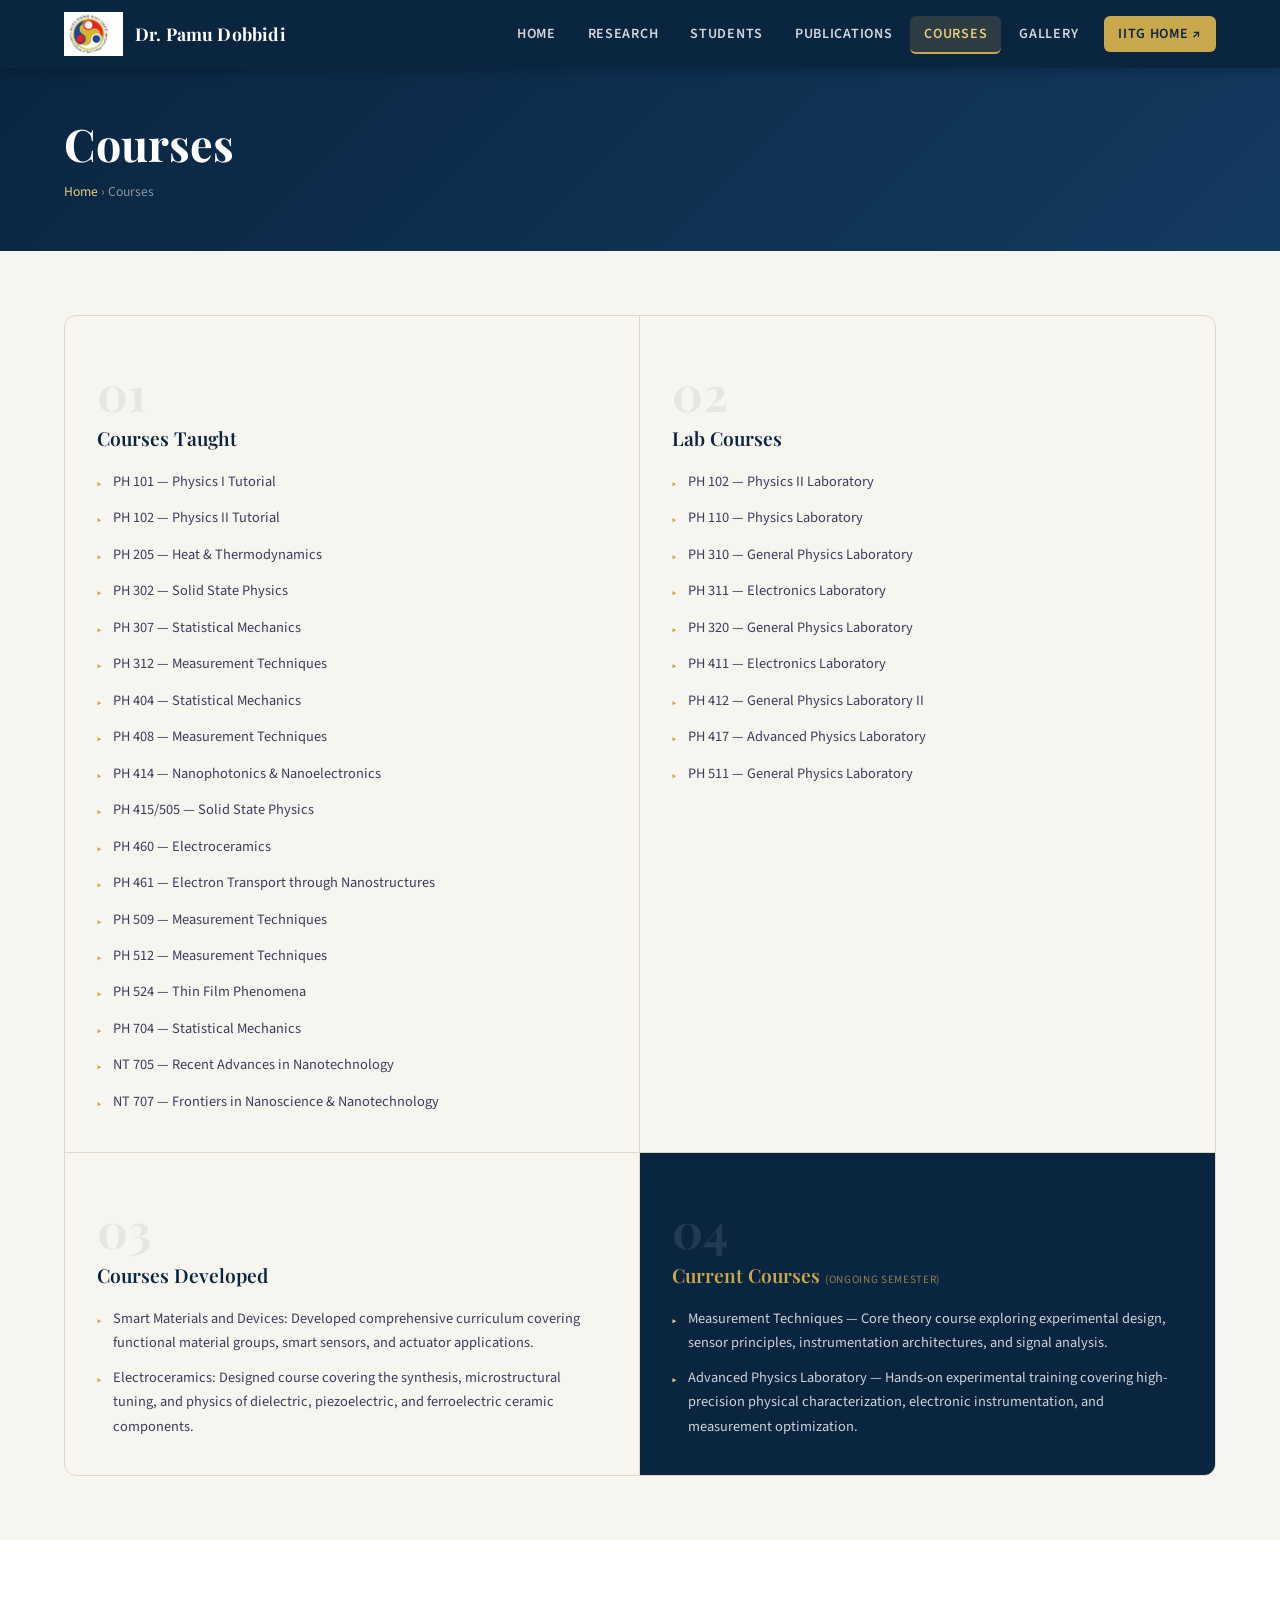
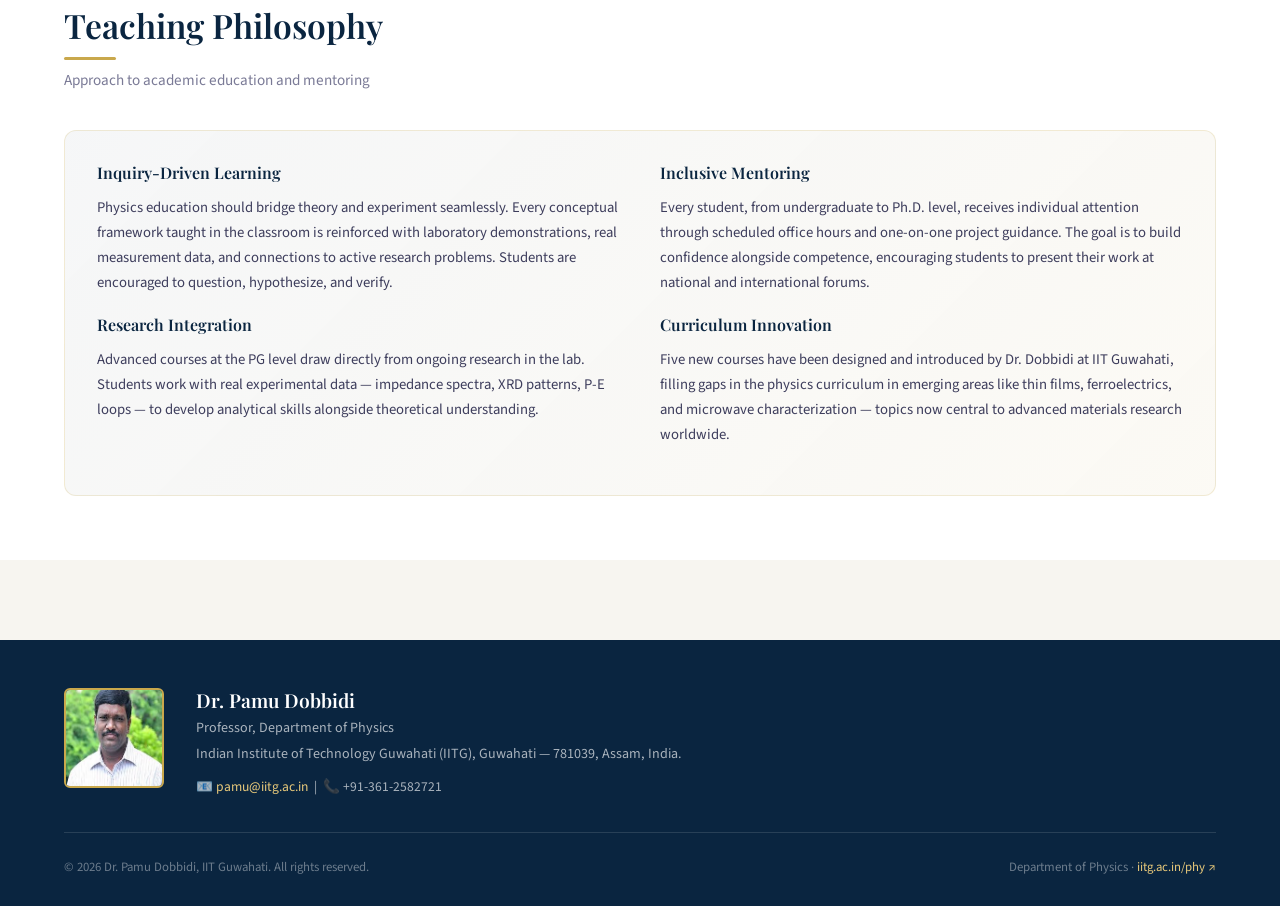
==== courses.html @ 77cfaf53 "First Commit" ====
<!DOCTYPE html>
<html lang="en">
<head>
  <meta charset="UTF-8" />
  <meta name="viewport" content="width=device-width, initial-scale=1.0" />
  <title>Courses | Dr. Pamu Dobbidi | IIT Guwahati</title>
  <link rel="stylesheet" href="styles.css" />
</head>
<body>

  <!-- ═══ DESKTOP NAVBAR ═══ -->
  <nav class="navbar">
    <div class="container">
      <a href="index.html" class="nav-brand">
        <img src="Images/IITG_Logo.jpg" alt="IIT Guwahati Logo" />
        <span>Dr. Pamu Dobbidi</span>
      </a>
      <ul class="nav-links">
        <li><a href="index.html">Home</a></li>
        <li><a href="research.html">Research</a></li>
        <li><a href="students.html">Students</a></li>
        <li><a href="publications.html">Publications</a></li>
        <li><a href="courses.html" class="active">Courses</a></li>
        <li><a href="gallery.html">Gallery</a></li>
        <li><a href="https://www.iitg.ac.in/" target="_blank" class="external-link">IITG Home ↗</a></li>
      </ul>
    </div>
  </nav>

  <!-- ═══ MOBILE HEADER ═══ -->
  <header class="mobile-header">
    <span class="brand-title">Courses</span>
    <button class="hamburger" id="hamburgerBtn" aria-label="Open menu">
      <span></span><span></span><span></span>
    </button>
  </header>
  <div class="drawer-overlay" id="drawerOverlay"></div>
  <nav class="side-drawer" id="sideDrawer">
    <div class="drawer-header">
      <img src="Images/IITG_Logo.jpg" alt="IIT Guwahati" class="drawer-logo" />
      <button class="drawer-close" id="drawerClose">✕</button>
    </div>
    <div class="drawer-nav">
      <a href="index.html">Home</a>
      <a href="research.html">Research</a>
      <a href="students.html">Students</a>
      <a href="publications.html">Publications</a>
      <a href="courses.html" class="active">Courses</a>
      <a href="gallery.html">Gallery</a>
      <a href="https://www.iitg.ac.in/" target="_blank" class="drawer-external">IITG Home ↗</a>
    </div>
  </nav>

  <!-- PAGE BANNER -->
  <div class="page-banner">
    <div class="container">
      <h1>Courses</h1>
      <div class="breadcrumb"><a href="index.html">Home</a> › Courses</div>
    </div>
  </div>

  <!-- ═══ 4-QUADRANT LAYOUT ═══ -->
  <section class="section">
    <div class="container">
      <div class="quadrant-grid">

        <!-- Q1: Courses Taught -->

        <div class="quadrant">
          <div class="quadrant-num">01</div>
          <h3>Courses Taught</h3>
          <div class="course-list">
            <div class="course-item">PH 101 — Physics I Tutorial</div>
            <div class="course-item">PH 102 — Physics II Tutorial</div>
            <div class="course-item">PH 205 — Heat &amp; Thermodynamics</div>
            <div class="course-item">PH 302 — Solid State Physics</div>
            <div class="course-item">PH 307 — Statistical Mechanics</div>
            <div class="course-item">PH 312 — Measurement Techniques</div>
            <div class="course-item">PH 404 — Statistical Mechanics</div>
            <div class="course-item">PH 408 — Measurement Techniques</div>
            <div class="course-item">PH 414 — Nanophotonics &amp; Nanoelectronics</div>
            <div class="course-item">PH 415/505 — Solid State Physics</div>
            <div class="course-item">PH 460 — Electroceramics</div>
            <div class="course-item">PH 461 — Electron Transport through Nanostructures</div>
            <div class="course-item">PH 509 — Measurement Techniques</div>
            <div class="course-item">PH 512 — Measurement Techniques</div>
            <div class="course-item">PH 524 — Thin Film Phenomena</div>
            <div class="course-item">PH 704 — Statistical Mechanics</div>
            <div class="course-item">NT 705 — Recent Advances in Nanotechnology</div>
            <div class="course-item">NT 707 — Frontiers in Nanoscience &amp; Nanotechnology</div>
          </div>
        </div>

        <!-- Q2: Lab Courses -->

        <div class="quadrant">
          <div class="quadrant-num">02</div>
          <h3>Lab Courses</h3>
          <div class="course-list">
            <div class="course-item">PH 102 — Physics II Laboratory</div>
            <div class="course-item">PH 110 — Physics Laboratory</div>
            <div class="course-item">PH 310 — General Physics Laboratory</div>
            <div class="course-item">PH 311 — Electronics Laboratory</div>
            <div class="course-item">PH 320 — General Physics Laboratory</div>
            <div class="course-item">PH 411 — Electronics Laboratory</div>
            <div class="course-item">PH 412 — General Physics Laboratory II</div>
            <div class="course-item">PH 417 — Advanced Physics Laboratory</div>
            <div class="course-item">PH 511 — General Physics Laboratory</div>
          </div>
        </div>

        <!-- Q3: Courses Developed -->

        <div class="quadrant">
          <div class="quadrant-num">03</div>
          <h3>Courses Developed</h3>
          <div class="course-list">
            <div class="course-item">Smart Materials and Devices: Developed comprehensive curriculum covering functional material groups, smart sensors, and actuator applications.</div>
            <div class="course-item">Electroceramics: Designed course covering the synthesis, microstructural tuning, and physics of dielectric, piezoelectric, and ferroelectric ceramic components.</div>
          </div>
        </div>

        <!-- Q4: Current Courses (highlighted) -->

        <div class="quadrant current-q">
          <div class="quadrant-num">04</div>
          <h3>Current Courses <span style="font-family:var(--font-body);font-size:0.7rem;font-weight:400;letter-spacing:0.06em;text-transform:uppercase;opacity:0.7;">(Ongoing Semester)</span></h3>
          <div class="course-list">
            <div class="course-item">Measurement Techniques — Core theory course exploring experimental design, sensor principles, instrumentation architectures, and signal analysis.</div>
            <div class="course-item">Advanced Physics Laboratory — Hands-on experimental training covering high-precision physical characterization, electronic instrumentation, and measurement optimization.</div>
          </div>
        </div>

      </div>
    </div>
  </section>

  <!-- ═══ TEACHING PHILOSOPHY ═══ -->
  <section class="section" style="background: var(--bg-white);">
    <div class="container">
      <h2 class="section-title">Teaching Philosophy</h2>
      <p class="section-sub">Approach to academic education and mentoring</p>
      <div class="highlight-box">
        <div class="two-col">
          <div>
            <h4 style="color:var(--iitg-blue); margin-bottom:12px;">Inquiry-Driven Learning</h4>
            <p style="font-size:0.92rem;">Physics education should bridge theory and experiment seamlessly. Every conceptual framework taught in the classroom is reinforced with laboratory demonstrations, real measurement data, and connections to active research problems. Students are encouraged to question, hypothesize, and verify.</p>
            <h4 style="color:var(--iitg-blue); margin-bottom:12px; margin-top:20px;">Research Integration</h4>
            <p style="font-size:0.92rem;">Advanced courses at the PG level draw directly from ongoing research in the lab. Students work with real experimental data — impedance spectra, XRD patterns, P-E loops — to develop analytical skills alongside theoretical understanding.</p>
          </div>
          <div>
            <h4 style="color:var(--iitg-blue); margin-bottom:12px;">Inclusive Mentoring</h4>
            <p style="font-size:0.92rem;">Every student, from undergraduate to Ph.D. level, receives individual attention through scheduled office hours and one-on-one project guidance. The goal is to build confidence alongside competence, encouraging students to present their work at national and international forums.</p>
            <h4 style="color:var(--iitg-blue); margin-bottom:12px; margin-top:20px;">Curriculum Innovation</h4>
            <p style="font-size:0.92rem;">Five new courses have been designed and introduced by Dr. Dobbidi at IIT Guwahati, filling gaps in the physics curriculum in emerging areas like thin films, ferroelectrics, and microwave characterization — topics now central to advanced materials research worldwide.</p>
          </div>
        </div>
      </div>
    </div>
  </section>

  <!-- ═══ FOOTER ═══ -->
  <footer class="site-footer">
    <div class="container">
      <div class="footer-inner">
        <img src="Images/Pamu.jpg" alt="Dr. Pamu Dobbidi" class="footer-photo" />
        <div class="footer-info">
          <h3>Dr. Pamu Dobbidi</h3>
          <p>Professor, Department of Physics<br />
          Indian Institute of Technology Guwahati (IITG), Guwahati — 781039, Assam, India.</p>
          <p class="contact-line">
            📧 <a href="mailto:pamu@iitg.ac.in">pamu@iitg.ac.in</a> &nbsp;|&nbsp; 📞 +91-361-2582721
          </p>
        </div>
      </div>
      <div class="footer-bottom">
        <span>© 2026 Dr. Pamu Dobbidi, IIT Guwahati. All rights reserved.</span>
        <span>Department of Physics · <a href="https://www.iitg.ac.in/phy/" target="_blank" style="color:var(--accent-gold-lt);">iitg.ac.in/phy ↗</a></span>
      </div>
    </div>
  </footer>
  <script>
    const hamburger = document.getElementById('hamburgerBtn');
    const drawer    = document.getElementById('sideDrawer');
    const overlay   = document.getElementById('drawerOverlay');
    const closeBtn  = document.getElementById('drawerClose');
    hamburger.addEventListener('click', () => { drawer.classList.add('is-open'); overlay.classList.add('is-open'); document.body.style.overflow='hidden'; });
    function close(){ drawer.classList.remove('is-open'); overlay.classList.remove('is-open'); document.body.style.overflow=''; }
    closeBtn.addEventListener('click', close);
    overlay.addEventListener('click', close);
  </script>
</body>
</html>
---- styles.css ----
/* ============================================================
   DR. PAMU DOBBIDI — IIT GUWAHATI | MASTER STYLESHEET
   Aesthetic: Refined Academic — Deep Navy, Warm Gold, Clean Ivory
   ============================================================ */

@import url('https://fonts.googleapis.com/css2?family=Playfair+Display:wght@400;600;700&family=Source+Sans+3:wght@300;400;600&family=JetBrains+Mono:wght@400&display=swap');

/* ── CSS CUSTOM PROPERTIES ── */
:root {
  --iitg-blue:      #0A2540;
  --iitg-blue-mid:  #133A60;
  --iitg-blue-lt:   #1A5276;
  --accent-gold:    #C9A84C;
  --accent-gold-lt: #E8C97A;
  --bg-light:       #F7F5F0;
  --bg-white:       #FFFFFF;
  --bg-card:        #FDFCF9;
  --text-dark:      #1A1A2E;
  --text-mid:       #3D3D5C;
  --text-muted:     #7A7A96;
  --border:         #DDD8CC;
  --shadow-sm:      0 2px 8px rgba(10,37,64,0.08);
  --shadow-md:      0 6px 24px rgba(10,37,64,0.13);
  --shadow-lg:      0 16px 48px rgba(10,37,64,0.18);
  --radius:         6px;
  --radius-lg:      12px;
  --nav-h:          68px;
  --font-display:   'Playfair Display', Georgia, serif;
  --font-body:      'Source Sans 3', sans-serif;
  --font-mono:      'JetBrains Mono', monospace;
  --transition:     0.28s cubic-bezier(0.4, 0, 0.2, 1);
}

/* ── RESET & BASE ── */
*, *::before, *::after { box-sizing: border-box; margin: 0; padding: 0; }
html { scroll-behavior: smooth; font-size: 16px; }
body {
  font-family: var(--font-body);
  background: var(--bg-light);
  color: var(--text-dark);
  line-height: 1.7;
  -webkit-font-smoothing: antialiased;
}
img { max-width: 100%; display: block; }
a { color: var(--iitg-blue-lt); text-decoration: none; transition: color var(--transition); }
a:hover { color: var(--accent-gold); }
ul { list-style: none; }

/* ── TYPOGRAPHY ── */
h1, h2, h3, h4 { font-family: var(--font-display); line-height: 1.25; color: var(--iitg-blue); }
h1 { font-size: clamp(1.8rem, 4vw, 2.8rem); font-weight: 700; }
h2 { font-size: clamp(1.4rem, 3vw, 2rem); font-weight: 600; }
h3 { font-size: 1.2rem; font-weight: 600; }
h4 { font-size: 1rem; font-weight: 600; }
p  { margin-bottom: 1rem; color: var(--text-mid); }

/* ── LAYOUT UTILITY ── */
.container { max-width: 1200px; margin: 0 auto; padding: 0 24px; }
.section { padding: 64px 0; }
.section-title {
  font-family: var(--font-display);
  font-size: clamp(1.5rem, 3vw, 2.1rem);
  color: var(--iitg-blue);
  margin-bottom: 8px;
  position: relative;
  padding-bottom: 14px;
}
.section-title::after {
  content: '';
  position: absolute;
  left: 0; bottom: 0;
  width: 52px; height: 3px;
  background: var(--accent-gold);
  border-radius: 2px;
}
.section-sub { color: var(--text-muted); font-size: 0.95rem; margin-bottom: 36px; }
.grid-2 { display: grid; grid-template-columns: repeat(2, 1fr); gap: 24px; }
.grid-3 { display: grid; grid-template-columns: repeat(3, 1fr); gap: 24px; }
.grid-4 { display: grid; grid-template-columns: repeat(4, 1fr); gap: 20px; }
.card {
  background: var(--bg-card);
  border: 1px solid var(--border);
  border-radius: var(--radius-lg);
  padding: 28px;
  box-shadow: var(--shadow-sm);
  transition: box-shadow var(--transition), transform var(--transition);
}
.card:hover { box-shadow: var(--shadow-md); transform: translateY(-2px); }
.tag {
  display: inline-block;
  background: rgba(10,37,64,0.08);
  color: var(--iitg-blue-mid);
  font-size: 0.75rem;
  font-weight: 600;
  letter-spacing: 0.06em;
  padding: 3px 10px;
  border-radius: 20px;
  text-transform: uppercase;
}
.btn {
  display: inline-block;
  padding: 10px 24px;
  background: var(--iitg-blue);
  color: #fff;
  border-radius: var(--radius);
  font-weight: 600;
  font-size: 0.9rem;
  letter-spacing: 0.03em;
  transition: background var(--transition), transform var(--transition);
  border: none;
  cursor: pointer;
}
.btn:hover { background: var(--accent-gold); color: var(--iitg-blue); transform: translateY(-1px); }
.btn-outline {
  background: transparent;
  border: 2px solid var(--iitg-blue);
  color: var(--iitg-blue);
}
.btn-outline:hover { background: var(--iitg-blue); color: #fff; }

/* ── DESKTOP NAVBAR ── */
.navbar {
  position: sticky;
  top: 0;
  z-index: 900;
  background: var(--iitg-blue);
  height: var(--nav-h);
  display: flex;
  align-items: center;
  box-shadow: 0 2px 12px rgba(0,0,0,0.25);
}
.navbar .container {
  display: flex;
  align-items: center;
  justify-content: space-between;
  width: 100%;
}
.nav-brand {
  display: flex;
  align-items: center;
  gap: 12px;
  color: #fff;
  font-family: var(--font-display);
  font-size: 1.1rem;
  font-weight: 700;
  letter-spacing: 0.01em;
}
.nav-brand img { height: 44px; width: auto; }
.nav-links {
  display: flex;
  align-items: center;
  gap: 4px;
}
.nav-links a {
  color: rgba(255,255,255,0.82);
  font-size: 0.88rem;
  font-weight: 600;
  letter-spacing: 0.05em;
  text-transform: uppercase;
  padding: 8px 14px;
  border-radius: var(--radius);
  transition: background var(--transition), color var(--transition);
}
.nav-links a:hover,
.nav-links a.active {
  background: rgba(201,168,76,0.18);
  color: var(--accent-gold-lt);
}
.nav-links a.active { border-bottom: 2px solid var(--accent-gold); }
.nav-links .external-link {
  background: var(--accent-gold);
  color: var(--iitg-blue);
  margin-left: 8px;
  border-radius: var(--radius);
}
.nav-links .external-link:hover { background: var(--accent-gold-lt); color: var(--iitg-blue); }

/* Hamburger — hidden on desktop */
.hamburger { display: none; }

/* ── MOBILE SIDE DRAWER ── */
.mobile-header {
  display: none;
  position: sticky;
  top: 0;
  z-index: 900;
  background: var(--iitg-blue);
  height: 56px;
  align-items: center;
  padding: 0 20px;
  justify-content: space-between;
}
.mobile-header .brand-title {
  font-family: var(--font-display);
  color: #fff;
  font-size: 1rem;
  font-weight: 700;
}
.hamburger {
  background: none;
  border: none;
  cursor: pointer;
  display: flex;
  flex-direction: column;
  gap: 5px;
  padding: 4px;
}
.hamburger span {
  display: block;
  width: 26px;
  height: 2.5px;
  background: #fff;
  border-radius: 2px;
  transition: transform var(--transition), opacity var(--transition);
}

.side-drawer {
  position: fixed;
  top: 0; left: 0;
  height: 100vh;
  width: 280px;
  background: var(--iitg-blue);
  z-index: 1000;
  transform: translateX(-100%);
  transition: transform 0.35s cubic-bezier(0.4, 0, 0.2, 1);
  display: flex;
  flex-direction: column;
  overflow-y: auto;
}
.side-drawer.is-open { transform: translateX(0); }
.drawer-overlay {
  position: fixed;
  inset: 0;
  background: rgba(0,0,0,0.5);
  z-index: 999;
  opacity: 0;
  pointer-events: none;
  transition: opacity var(--transition);
}
.drawer-overlay.is-open { opacity: 1; pointer-events: all; }
.drawer-header {
  display: flex;
  align-items: center;
  justify-content: space-between;
  padding: 20px 20px 16px;
  border-bottom: 1px solid rgba(255,255,255,0.12);
}
.drawer-logo { width: 120px; height: auto; }
.drawer-close {
  background: none;
  border: none;
  color: rgba(255,255,255,0.7);
  font-size: 1.6rem;
  cursor: pointer;
  line-height: 1;
  padding: 4px 8px;
  transition: color var(--transition);
}
.drawer-close:hover { color: var(--accent-gold); }
.drawer-nav {
  display: flex;
  flex-direction: column;
  padding: 16px 12px;
  gap: 4px;
}
.drawer-nav a {
  display: block;
  color: rgba(255,255,255,0.85);
  font-size: 0.95rem;
  font-weight: 600;
  letter-spacing: 0.04em;
  padding: 13px 20px;
  border-radius: var(--radius);
  text-transform: uppercase;
  transition: background var(--transition), color var(--transition);
}
.drawer-nav a:hover,
.drawer-nav a.active {
  background: rgba(201,168,76,0.18);
  color: var(--accent-gold-lt);
}
.drawer-nav .drawer-external {
  margin-top: 8px;
  background: var(--accent-gold);
  color: var(--iitg-blue);
  text-align: center;
}
.drawer-nav .drawer-external:hover { background: var(--accent-gold-lt); }

/* ── TICKER / ANNOUNCEMENT ── */
.ticker-wrap {
  background: var(--accent-gold);
  overflow: hidden;
  padding: 10px 0;
}
.ticker-inner {
  display: flex;
  white-space: nowrap;
  animation: ticker-scroll 30s linear infinite;
}
.ticker-inner:hover { animation-play-state: paused; }
.ticker-item {
  display: inline-block;
  padding: 0 48px;
  font-size: 0.88rem;
  font-weight: 700;
  color: var(--iitg-blue);
  letter-spacing: 0.03em;
}
.ticker-item::before { content: '● '; color: var(--iitg-blue-lt); margin-right: 8px; }
@keyframes ticker-scroll {
  0%   { transform: translateX(0); }
  100% { transform: translateX(-50%); }
}

/* ── HOME HERO ── */
.hero {
  background: linear-gradient(135deg, var(--iitg-blue) 0%, var(--iitg-blue-mid) 60%, #0E3B5C 100%);
  padding: 80px 0 60px;
  position: relative;
  overflow: hidden;
}
.hero::before {
  content: '';
  position: absolute;
  right: -80px; top: -80px;
  width: 500px; height: 500px;
  border-radius: 50%;
  background: radial-gradient(circle, rgba(201,168,76,0.12) 0%, transparent 70%);
}
.hero-content { position: relative; z-index: 2; display: flex; align-items: center; gap: 48px; }
.hero-photo {
  flex-shrink: 0;
  width: 200px; height: 200px;
  border-radius: 50%;
  object-fit: cover;
  border: 4px solid var(--accent-gold);
  box-shadow: 0 0 0 8px rgba(201,168,76,0.15);
}
.hero-text { flex: 1; }
.hero-text .designation {
  font-size: 0.85rem;
  font-weight: 600;
  letter-spacing: 0.12em;
  text-transform: uppercase;
  color: var(--accent-gold);
  margin-bottom: 10px;
}
.hero-text h1 { color: #fff; margin-bottom: 8px; }
.hero-text .dept {
  color: rgba(255,255,255,0.75);
  font-size: 1.05rem;
  margin-bottom: 20px;
}
.hero-text .contact-row {
  display: flex;
  flex-wrap: wrap;
  gap: 16px;
  font-size: 0.88rem;
  color: rgba(255,255,255,0.65);
}
.hero-text .contact-row span { display: flex; align-items: center; gap: 6px; }
.hero-tags { display: flex; flex-wrap: wrap; gap: 8px; margin-top: 20px; }
.hero-tags .tag {
  background: rgba(201,168,76,0.2);
  color: var(--accent-gold-lt);
  border: 1px solid rgba(201,168,76,0.3);
}

/* ── SPECIALIZATION CAROUSEL ── */
.carousel-wrap { position: relative; overflow: hidden; border-radius: var(--radius-lg); }
.carousel-track { display: flex; transition: transform 0.5s cubic-bezier(0.4, 0, 0.2, 1); }
.carousel-slide {
  min-width: 100%;
  background: linear-gradient(135deg, var(--iitg-blue) 0%, var(--iitg-blue-lt) 100%);
  padding: 56px 48px;
  display: flex;
  align-items: center;
  gap: 32px;
  border-radius: var(--radius-lg);
  min-height: 220px;
}
.slide-num {
  font-family: var(--font-display);
  font-size: 5rem;
  font-weight: 700;
  color: rgba(201,168,76,0.25);
  line-height: 1;
  flex-shrink: 0;
}
.slide-content h3 { color: #fff; font-size: 1.5rem; margin-bottom: 8px; }
.slide-content p  { color: rgba(255,255,255,0.7); margin: 0; }
.carousel-controls {
  display: flex;
  justify-content: center;
  gap: 12px;
  margin-top: 16px;
}
.carousel-btn {
  width: 40px; height: 40px;
  border-radius: 50%;
  border: 2px solid var(--iitg-blue);
  background: #fff;
  color: var(--iitg-blue);
  font-size: 1.1rem;
  cursor: pointer;
  transition: background var(--transition), color var(--transition);
  display: flex; align-items: center; justify-content: center;
}
.carousel-btn:hover { background: var(--iitg-blue); color: #fff; }
.carousel-dots { display: flex; align-items: center; gap: 8px; }
.carousel-dot {
  width: 8px; height: 8px;
  border-radius: 50%;
  background: var(--border);
  border: none; cursor: pointer;
  transition: background var(--transition), transform var(--transition);
}
.carousel-dot.active { background: var(--accent-gold); transform: scale(1.3); }

/* ── TIMELINE ── */
.timeline { position: relative; padding-left: 28px; }
.timeline::before {
  content: '';
  position: absolute;
  left: 8px; top: 8px; bottom: 8px;
  width: 2px;
  background: linear-gradient(to bottom, var(--accent-gold), var(--border));
}
.timeline-item { position: relative; margin-bottom: 28px; }
.timeline-item::before {
  content: '';
  position: absolute;
  left: -24px; top: 6px;
  width: 12px; height: 12px;
  border-radius: 50%;
  background: var(--accent-gold);
  border: 2px solid var(--bg-white);
  box-shadow: 0 0 0 3px rgba(201,168,76,0.25);
}
.timeline-year {
  font-family: var(--font-mono);
  font-size: 0.78rem;
  color: var(--accent-gold);
  font-weight: 400;
  letter-spacing: 0.05em;
  margin-bottom: 3px;
}
.timeline-title { font-weight: 700; color: var(--iitg-blue); font-size: 0.97rem; }
.timeline-sub { color: var(--text-muted); font-size: 0.88rem; }

/* ── EXPERIENCE TABLE ── */
.exp-table { width: 100%; border-collapse: collapse; }
.exp-table th {
  background: var(--iitg-blue);
  color: #fff;
  padding: 12px 18px;
  text-align: left;
  font-size: 0.82rem;
  letter-spacing: 0.06em;
  text-transform: uppercase;
}
.exp-table td {
  padding: 14px 18px;
  border-bottom: 1px solid var(--border);
  font-size: 0.92rem;
  color: var(--text-mid);
}
.exp-table tr:last-child td { border-bottom: none; }
.exp-table tr:hover td { background: rgba(10,37,64,0.03); }
.exp-table th:first-child { border-radius: var(--radius) 0 0 0; }
.exp-table th:last-child  { border-radius: 0 var(--radius) 0 0; }

/* ── AWARD CARDS ── */
.award-card {
  border-left: 4px solid var(--accent-gold);
  background: var(--bg-card);
  padding: 20px 24px;
  border-radius: 0 var(--radius) var(--radius) 0;
  box-shadow: var(--shadow-sm);
}
.award-card h4 { color: var(--iitg-blue); margin-bottom: 4px; }
.award-card .year { font-family: var(--font-mono); font-size: 0.78rem; color: var(--accent-gold); }

/* Clean styles for card text */
.award-desc {
  font-size: 0.88rem;
  color: var(--text-muted);
  margin-top: 8px;
  line-height: 1.5;
}

/* Optional premium highlight treatment for the industrial tech transfer card */
.award-card.highlight-card {
  border-left: 4px solid var(--accent-gold, #D4AF37);
  background: linear-gradient(to bottom right, var(--bg-white), #fffdf6);
}

/* ── FOOTER ── */
.site-footer {
  background: var(--iitg-blue);
  color: rgba(255,255,255,0.85);
  padding: 48px 0 28px;
  margin-top: 80px;
}
.footer-inner {
  display: flex;
  align-items: flex-start;
  gap: 32px;
  padding-bottom: 32px;
  border-bottom: 1px solid rgba(255,255,255,0.12);
  margin-bottom: 24px;
}
.footer-photo {
  width: 100px; height: 100px;
  border-radius: var(--radius);
  object-fit: cover;
  border: 2px solid var(--accent-gold);
  flex-shrink: 0;
}
.footer-info h3 {
  color: #fff;
  font-size: 1.2rem;
  margin-bottom: 4px;
}
.footer-info p {
  color: rgba(255,255,255,0.65);
  font-size: 0.88rem;
  margin: 0;
  line-height: 1.8;
}
.footer-info .contact-line {
  margin-top: 8px;
  font-size: 0.85rem;
}
.footer-info .contact-line a { color: var(--accent-gold-lt); }
.footer-bottom {
  display: flex;
  justify-content: space-between;
  align-items: center;
  font-size: 0.8rem;
  color: rgba(255,255,255,0.4);
}

/* ── RESEARCH PAGE ── */
.technique-grid { display: grid; grid-template-columns: repeat(auto-fill, minmax(240px, 1fr)); gap: 20px; }
.technique-card {
  background: var(--bg-card);
  border: 1px solid var(--border);
  border-radius: var(--radius);
  padding: 22px;
  position: relative;
  overflow: hidden;
}
.technique-card::before {
  content: '';
  position: absolute;
  top: 0; left: 0;
  width: 4px; height: 100%;
  background: var(--accent-gold);
}
.technique-card h4 { padding-left: 12px; margin-bottom: 8px; color: var(--iitg-blue); }
.technique-card p  { padding-left: 12px; font-size: 0.87rem; margin: 0; color: var(--text-muted); }
.projects-table { width: 100%; border-collapse: collapse; font-size: 0.88rem; }
.projects-table th {
  background: var(--iitg-blue-mid);
  color: #fff;
  padding: 12px 16px;
  text-align: left;
  font-size: 0.8rem;
  letter-spacing: 0.05em;
  text-transform: uppercase;
}
.projects-table td { padding: 13px 16px; border-bottom: 1px solid var(--border); color: var(--text-mid); }
.projects-table tr:hover td { background: rgba(10,37,64,0.03); }
.status-badge {
  display: inline-block;
  padding: 2px 10px;
  border-radius: 12px;
  font-size: 0.75rem;
  font-weight: 700;
}
.status-badge.ongoing { background: #e6f4ea; color: #1e7e34; }
.status-badge.completed { background: #e8eaf6; color: #3949ab; }
.status-badge.proposed { background: #fff3e0; color: #e65100; }

/* ── STUDENTS PAGE ── */
.student-card {
  background: var(--bg-card);
  border: 1px solid var(--border);
  border-radius: var(--radius-lg);
  overflow: hidden;
  box-shadow: var(--shadow-sm);
  transition: box-shadow var(--transition), transform var(--transition);
}
.student-card:hover { box-shadow: var(--shadow-md); transform: translateY(-3px); }
.student-card-header {
  background: linear-gradient(135deg, var(--iitg-blue) 0%, var(--iitg-blue-lt) 100%);
  padding: 24px;
  display: flex;
  align-items: center;
  gap: 16px;
}
.student-avatar {
  width: 72px; height: 72px;
  border-radius: 50%;
  background: rgba(201,168,76,0.2);
  border: 2px solid var(--accent-gold);
  display: flex; align-items: center; justify-content: center;
  font-size: 1.8rem;
  color: var(--accent-gold);
  font-family: var(--font-display);
  font-weight: 700;
  flex-shrink: 0;
  overflow: hidden;
}
.student-avatar img { width: 100%; height: 100%; object-fit: cover; }
.student-name { color: #fff; font-size: 1rem; font-weight: 700; margin-bottom: 2px; }
.student-roll { color: rgba(255,255,255,0.6); font-size: 0.78rem; font-family: var(--font-mono); }
.student-card-body { padding: 20px 24px; }
.student-card-body .label { font-size: 0.72rem; text-transform: uppercase; letter-spacing: 0.08em; color: var(--text-muted); font-weight: 700; margin-bottom: 3px; }
.student-card-body .value { font-size: 0.88rem; color: var(--text-mid); margin-bottom: 12px; }
.student-card-body a { font-size: 0.85rem; color: var(--iitg-blue-lt); font-weight: 600; }

.table-scroll { overflow-x: auto; -webkit-overflow-scrolling: touch; }
.data-table { width: 100%; border-collapse: collapse; min-width: 600px; font-size: 0.87rem; }
.data-table th {
  background: var(--iitg-blue);
  color: #fff;
  padding: 12px 16px;
  text-align: left;
  font-size: 0.78rem;
  text-transform: uppercase;
  letter-spacing: 0.06em;
}
.data-table td { padding: 12px 16px; border-bottom: 1px solid var(--border); color: var(--text-mid); }
.data-table tr:nth-child(even) td { background: rgba(10,37,64,0.025); }

/* ── PUBLICATIONS PAGE ── */
.metrics-banner {
  background: linear-gradient(135deg, var(--iitg-blue) 0%, var(--iitg-blue-mid) 100%);
  border-radius: var(--radius-lg);
  padding: 36px 40px;
  display: flex;
  align-items: center;
  gap: 48px;
  margin-bottom: 48px;
}
.metric-item { text-align: center; }
.metric-num {
  font-family: var(--font-display);
  font-size: 3rem;
  font-weight: 700;
  color: var(--accent-gold);
  line-height: 1;
}
.metric-label { color: rgba(255,255,255,0.65); font-size: 0.82rem; text-transform: uppercase; letter-spacing: 0.08em; margin-top: 6px; }
.metric-divider { width: 1px; height: 60px; background: rgba(255,255,255,0.15); }
.book-card {
  border: 1px solid var(--border);
  border-radius: var(--radius-lg);
  overflow: hidden;
  background: var(--bg-card);
  display: flex;
  flex-direction: column;
  box-shadow: var(--shadow-sm);
  transition: box-shadow var(--transition), transform var(--transition);
  text-decoration: none;
}
.book-card:hover { box-shadow: var(--shadow-md); transform: translateY(-4px); }
.book-cover {
  width: 100%;
  height: 200px;
  object-fit: cover;
  background: linear-gradient(135deg, var(--iitg-blue) 0%, #1A4D70 100%);
  display: flex; align-items: center; justify-content: center;
  font-size: 3rem;
  color: rgba(201,168,76,0.6);
}
.book-info { padding: 20px; }
.book-info h4 { color: var(--iitg-blue); margin-bottom: 6px; font-size: 0.97rem; }
.book-info p  { font-size: 0.83rem; color: var(--text-muted); margin: 0; }
.patent-card {
  background: var(--bg-card);
  border: 1px solid var(--border);
  border-radius: var(--radius);
  padding: 24px;
  border-top: 3px solid var(--accent-gold);
}
.patent-card h4 { color: var(--iitg-blue); margin-bottom: 8px; font-size: 0.95rem; }
.patent-card .meta { font-size: 0.8rem; color: var(--text-muted); display: flex; gap: 16px; flex-wrap: wrap; margin-top: 8px; }
.patent-card .meta span::before { content: '· '; }
.pub-entry {
  padding: 18px 0;
  border-bottom: 1px solid var(--border);
  font-size: 0.88rem;
  line-height: 1.65;
  color: var(--text-mid);
}
.pub-entry:last-child { border-bottom: none; }
.pub-entry .authors { color: var(--text-muted); }
.pub-entry .journal { font-style: italic; color: var(--iitg-blue-lt); font-weight: 600; }
.pub-entry .year-badge {
  display: inline-block;
  background: var(--iitg-blue);
  color: #fff;
  font-size: 0.72rem;
  font-family: var(--font-mono);
  padding: 1px 8px;
  border-radius: 3px;
  margin-right: 8px;
}

/* ── COURSES PAGE ── */
.quadrant-grid { display: grid; grid-template-columns: 1fr 1fr; gap: 0; border: 1px solid var(--border); border-radius: var(--radius-lg); overflow: hidden; }
.quadrant {
  padding: 36px 32px;
  border-right: 1px solid var(--border);
  border-bottom: 1px solid var(--border);
}
.quadrant:nth-child(even) { border-right: none; }
.quadrant:nth-last-child(-n+2) { border-bottom: none; }
.quadrant-num {
  font-family: var(--font-display);
  font-size: 3rem;
  font-weight: 700;
  color: rgba(10,37,64,0.07);
  margin-bottom: -8px;
}
.quadrant h3 { margin-bottom: 20px; }
.course-list { display: flex; flex-direction: column; gap: 10px; }
.course-item {
  display: flex;
  align-items: flex-start;
  gap: 12px;
  font-size: 0.9rem;
  color: var(--text-mid);
}
.course-item::before {
  content: '▸';
  color: var(--accent-gold);
  flex-shrink: 0;
  margin-top: 2px;
}
.quadrant.current-q { background: var(--iitg-blue); }
.quadrant.current-q .quadrant-num { color: rgba(255,255,255,0.1); }
.quadrant.current-q h3 { color: var(--accent-gold); }
.quadrant.current-q .course-item { color: rgba(255,255,255,0.8); }
.quadrant.current-q .course-item::before { color: var(--accent-gold-lt); }

/* ── GALLERY PAGE ── */
.gallery-grid {
  display: grid;
  grid-template-columns: repeat(auto-fill, minmax(280px, 1fr));
  gap: 20px;
}
.gallery-item {
  position: relative;
  border-radius: var(--radius-lg);
  overflow: hidden;
  aspect-ratio: 4/3;
  background: var(--iitg-blue);
  box-shadow: var(--shadow-sm);
  cursor: pointer;
}
.gallery-item img {
  width: 100%;
  height: 100%;
  object-fit: cover;
  transition: transform 0.5s ease;
}
.gallery-item:hover img { transform: scale(1.06); }
.gallery-caption {
  position: absolute;
  bottom: 0; left: 0; right: 0;
  background: linear-gradient(transparent, rgba(10,37,64,0.9));
  padding: 24px 16px 16px;
  color: #fff;
  font-size: 0.85rem;
  transform: translateY(100%);
  transition: transform var(--transition);
}
.gallery-item:hover .gallery-caption { transform: translateY(0); }
.gallery-placeholder {
  width: 100%;
  height: 100%;
  display: flex;
  flex-direction: column;
  align-items: center;
  justify-content: center;
  background: linear-gradient(135deg, var(--iitg-blue) 0%, var(--iitg-blue-lt) 100%);
  color: rgba(255,255,255,0.4);
  font-size: 2.5rem;
  gap: 10px;
}
.gallery-placeholder span { font-size: 0.8rem; font-weight: 600; letter-spacing: 0.06em; text-transform: uppercase; }

/* ── MISC COMPONENTS ── */
.divider { border: none; border-top: 1px solid var(--border); margin: 48px 0; }
.alert-box {
  background: rgba(201,168,76,0.1);
  border: 1px solid rgba(201,168,76,0.3);
  border-radius: var(--radius);
  padding: 16px 20px;
  font-size: 0.9rem;
  color: var(--iitg-blue);
}
.page-banner {
  background: linear-gradient(135deg, var(--iitg-blue) 0%, var(--iitg-blue-mid) 100%);
  padding: 48px 0;
}
.page-banner h1 { color: #fff; }
.page-banner .breadcrumb { color: rgba(255,255,255,0.5); font-size: 0.85rem; margin-top: 8px; }
.page-banner .breadcrumb a { color: var(--accent-gold-lt); }
.highlight-box {
  background: linear-gradient(135deg, rgba(10,37,64,0.04) 0%, rgba(201,168,76,0.06) 100%);
  border: 1px solid rgba(201,168,76,0.2);
  border-radius: var(--radius-lg);
  padding: 32px;
}
.two-col { display: grid; grid-template-columns: 1fr 1fr; gap: 40px; }
.numbered-list { counter-reset: item; display: flex; flex-direction: column; gap: 10px; }
.numbered-list li {
  counter-increment: item;
  display: flex;
  gap: 12px;
  font-size: 0.9rem;
  color: var(--text-mid);
  align-items: flex-start;
}
.numbered-list li::before {
  content: counter(item, decimal-leading-zero);
  color: var(--accent-gold);
  font-family: var(--font-mono);
  font-size: 0.75rem;
  flex-shrink: 0;
  margin-top: 3px;
  min-width: 22px;
}

/* ── RESPONSIVE BREAKPOINTS ── */
@media (max-width: 768px) {
  /* Hide desktop nav, show mobile header */
  .navbar { display: none !important; }
  .mobile-header { display: flex !important; }
  .hamburger { display: flex !important; }

  /* Layout adjustments */
  .section { padding: 40px 0; }
  .container { padding: 0 16px; }
  .grid-2, .grid-3, .grid-4 { grid-template-columns: 1fr; }
  .two-col { grid-template-columns: 1fr; gap: 24px; }
  .quadrant-grid { grid-template-columns: 1fr; }
  .quadrant { border-right: none; }
  .quadrant:nth-last-child(-n+2) { border-bottom: 1px solid var(--border); }
  .quadrant:last-child { border-bottom: none; }

  /* Hero */
  .hero-content { flex-direction: column; text-align: center; }
  .hero-photo { width: 140px; height: 140px; }
  .hero-tags { justify-content: center; }
  .hero-text .contact-row { justify-content: center; }

  /* Metrics banner */
  .metrics-banner { flex-direction: column; gap: 24px; text-align: center; }
  .metric-divider { width: 60px; height: 1px; }

  /* Carousel */
  .carousel-slide { padding: 32px 24px; flex-direction: column; }
  .slide-num { font-size: 3rem; }

  /* Footer */
  .footer-inner { flex-direction: column; align-items: flex-start; }
  .footer-bottom { flex-direction: column; gap: 8px; text-align: center; }

  /* Table */
  .table-scroll { overflow-x: auto; }
}

@media (max-width: 480px) {
  .ticker-item { font-size: 0.8rem; }
  .carousel-slide { min-height: 180px; }
  h1 { font-size: 1.5rem; }
}

/* Container holding the image within the slide */
.slide-image-container {
  width: 120px;         
  height: 120px;        
  flex-shrink: 0;       
  border-radius: 8px;   
  overflow: hidden;     
}

.slide-img {
  width: 100%;
  height: 100%;
  object-fit: cover;    
  transition: transform 0.3s ease; 
}

.carousel-slide:hover .slide-img {
  transform: scale(1.05);
}
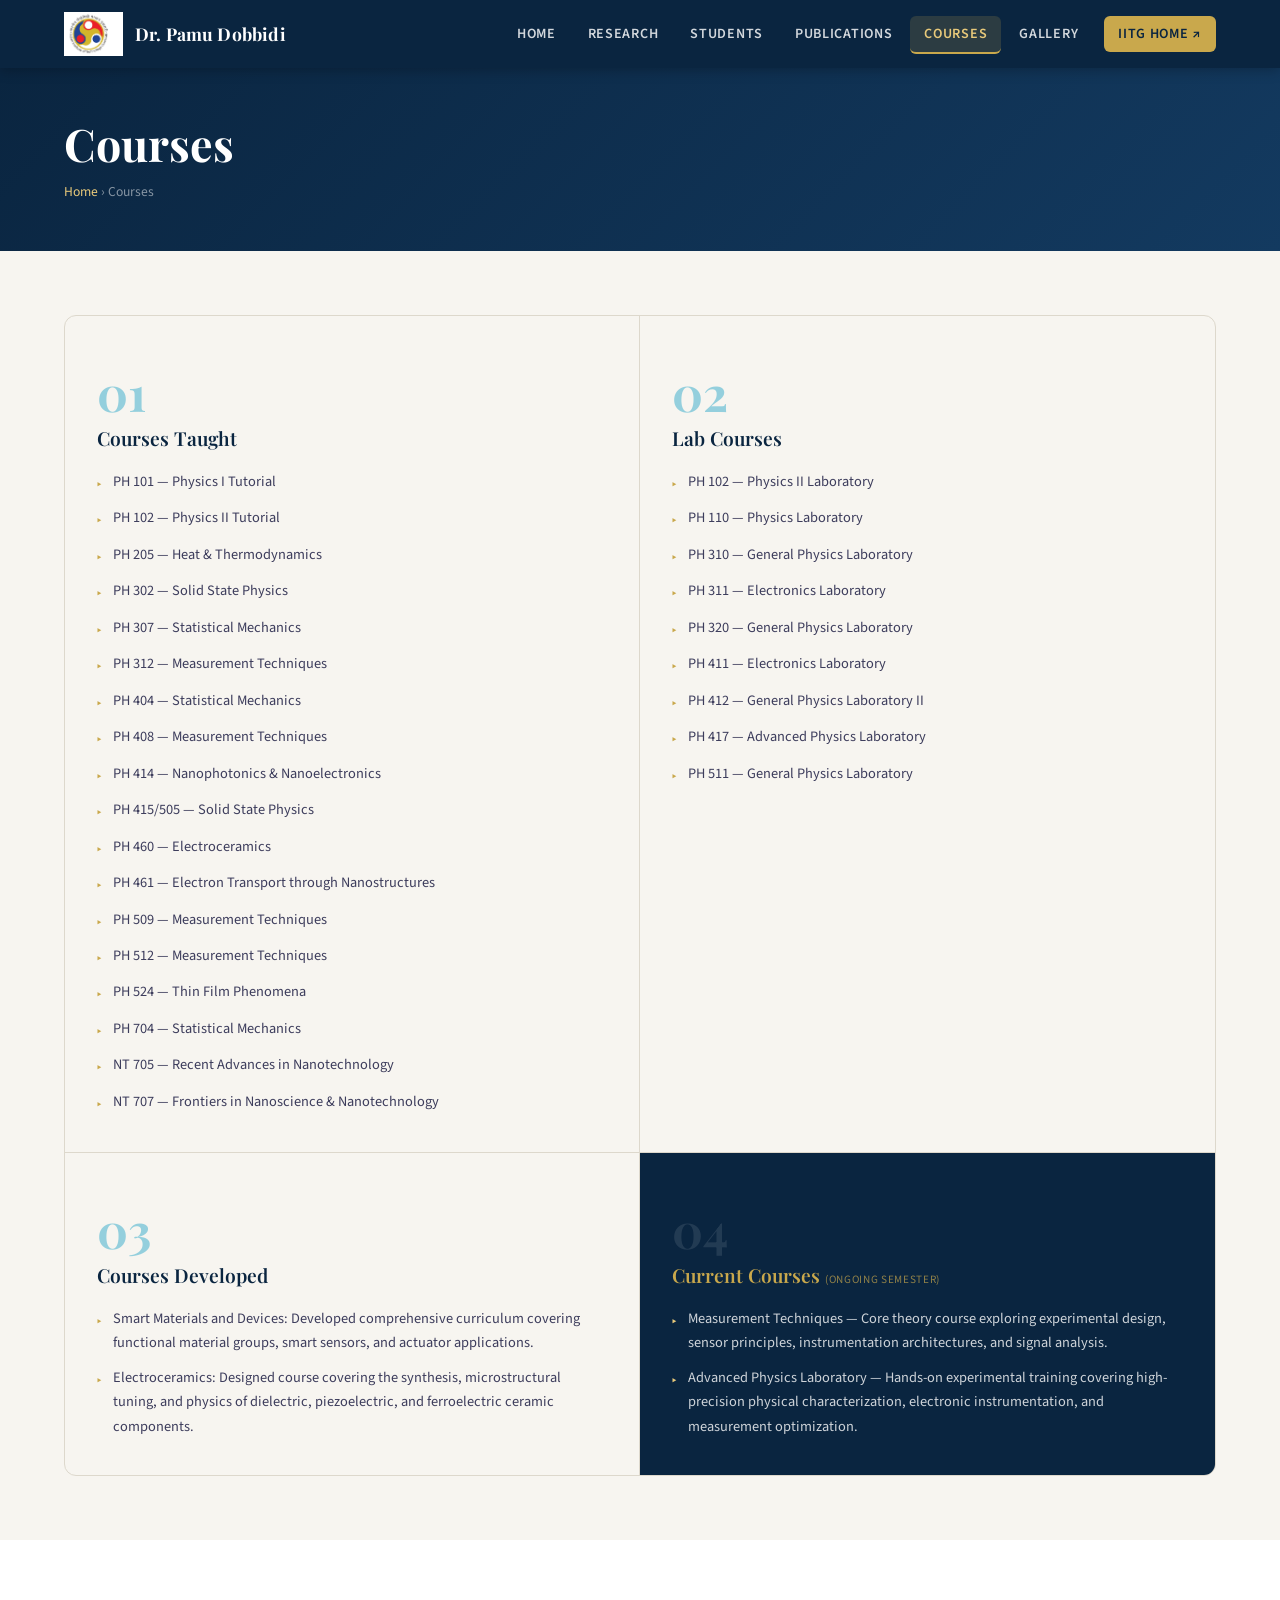
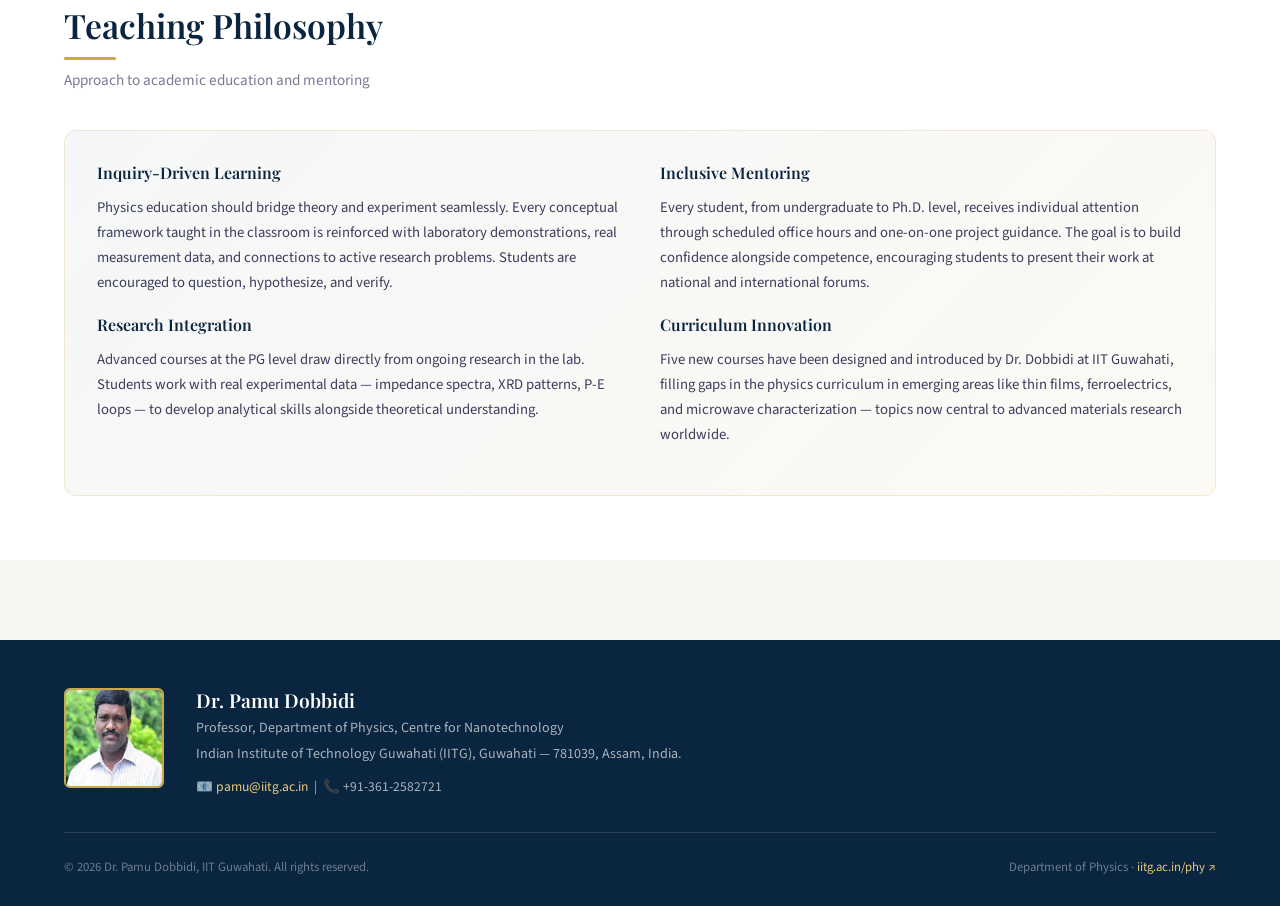
==== commit 6446d276: "Friday Update" ====
--- a/courses.html
+++ b/courses.html
@@ -5,6 +5,10 @@
   <meta name="viewport" content="width=device-width, initial-scale=1.0" />
   <title>Courses | Dr. Pamu Dobbidi | IIT Guwahati</title>
   <link rel="stylesheet" href="styles.css" />
+  <link rel="icon" type="image/x-icon" href="Images/favicon.ico" />
+  <link rel="icon" type="image/png" sizes="32x32" href="Images/favicon-32x32.png" />
+  <link rel="icon" type="image/png" sizes="16x16" href="Images/favicon-16x16.png" />
+  <link rel="apple-touch-icon" sizes="180x180" href="Images/apple-touch-icon.pngs" />
 </head>
 <body>
 
@@ -166,7 +170,7 @@
         <img src="Images/Pamu.jpg" alt="Dr. Pamu Dobbidi" class="footer-photo" />
         <div class="footer-info">
           <h3>Dr. Pamu Dobbidi</h3>
-          <p>Professor, Department of Physics<br />
+          <p>Professor, Department of Physics, Centre for Nanotechnology <br />
           Indian Institute of Technology Guwahati (IITG), Guwahati — 781039, Assam, India.</p>
           <p class="contact-line">
             📧 <a href="mailto:pamu@iitg.ac.in">pamu@iitg.ac.in</a> &nbsp;|&nbsp; 📞 +91-361-2582721
--- a/styles.css
+++ b/styles.css
@@ -724,7 +724,7 @@
   font-family: var(--font-display);
   font-size: 3rem;
   font-weight: 700;
-  color: rgba(10,37,64,0.07);
+  color: rgba(23, 159, 196, 0.438);
   margin-bottom: -8px;
 }
 .quadrant h3 { margin-bottom: 20px; }
@@ -795,6 +795,118 @@
 }
 .gallery-placeholder span { font-size: 0.8rem; font-weight: 600; letter-spacing: 0.06em; text-transform: uppercase; }
 
+/* ── RECENT HIGHLIGHTS CAROUSEL ── */
+.highlights-carousel {
+  position: relative;
+  overflow: hidden;
+  border-radius: var(--radius-lg);
+  box-shadow: var(--shadow-md);
+}
+.highlights-track {
+  display: flex;
+  transition: transform 0.5s cubic-bezier(0.4, 0, 0.2, 1);
+}
+.highlight-slide {
+  min-width: 100%;
+  display: flex;
+  flex-direction: column;
+  background: var(--bg-card);
+  border: 1px solid var(--border);
+  border-radius: var(--radius-lg);
+  overflow: hidden;
+}
+.highlight-img-wrap {
+  width: 100%;
+  height: 360px;
+  overflow: hidden;
+  background: var(--iitg-blue);
+  flex-shrink: 0;
+}
+.highlight-img-wrap img {
+  width: 100%;
+  height: 100%;
+  object-fit: cover;
+  display: block;
+  transition: transform 0.5s ease;
+}
+.highlight-slide:hover .highlight-img-wrap img {
+  transform: scale(1.04);
+}
+.highlight-text {
+  padding: 28px 32px 32px;
+}
+.highlight-tag {
+  display: inline-block;
+  background: var(--iitg-blue);
+  color: var(--accent-gold);
+  font-size: 0.72rem;
+  font-weight: 700;
+  letter-spacing: 0.1em;
+  text-transform: uppercase;
+  padding: 3px 12px;
+  border-radius: 20px;
+  margin-bottom: 12px;
+}
+.highlight-text h4 {
+  font-family: var(--font-display);
+  font-size: 1.3rem;
+  color: var(--iitg-blue);
+  margin-bottom: 10px;
+}
+.highlight-text p {
+  font-size: 0.95rem;
+  color: var(--text-mid);
+  line-height: 1.7;
+  margin: 0;
+}
+/* Arrows */
+.hl-arrow {
+  position: absolute;
+  top: calc(360px / 2);          /* vertically centered on image */
+  transform: translateY(-50%);
+  background: rgba(255,255,255,0.92);
+  border: 2px solid var(--border);
+  border-radius: 50%;
+  width: 44px; height: 44px;
+  font-size: 1.4rem;
+  cursor: pointer;
+  display: flex; align-items: center; justify-content: center;
+  color: var(--iitg-blue);
+  box-shadow: var(--shadow-sm);
+  transition: background var(--transition), color var(--transition);
+  z-index: 10;
+}
+.hl-arrow:hover { background: var(--iitg-blue); color: #fff; border-color: var(--iitg-blue); }
+.hl-prev { left: 14px; }
+.hl-next { right: 14px; }
+/* Dots */
+.hl-dots {
+  display: flex;
+  justify-content: center;
+  gap: 8px;
+  padding: 16px 0 8px;
+}
+.hl-dot {
+  width: 8px; height: 8px;
+  border-radius: 50%;
+  background: var(--border);
+  border: none;
+  cursor: pointer;
+  transition: background var(--transition), transform var(--transition);
+}
+.hl-dot.active {
+  background: var(--accent-gold);
+  transform: scale(1.35);
+}
+
+/* Mobile */
+@media (max-width: 768px) {
+  .highlight-img-wrap { height: 220px; }
+  .highlight-text { padding: 20px; }
+  .highlight-text h4 { font-size: 1.1rem; }
+  .hl-arrow { top: calc(220px / 2); width: 36px; height: 36px; font-size: 1.1rem; }
+}
+
 /* ── MISC COMPONENTS ── */
 .divider { border: none; border-top: 1px solid var(--border); margin: 48px 0; }
 .alert-box {
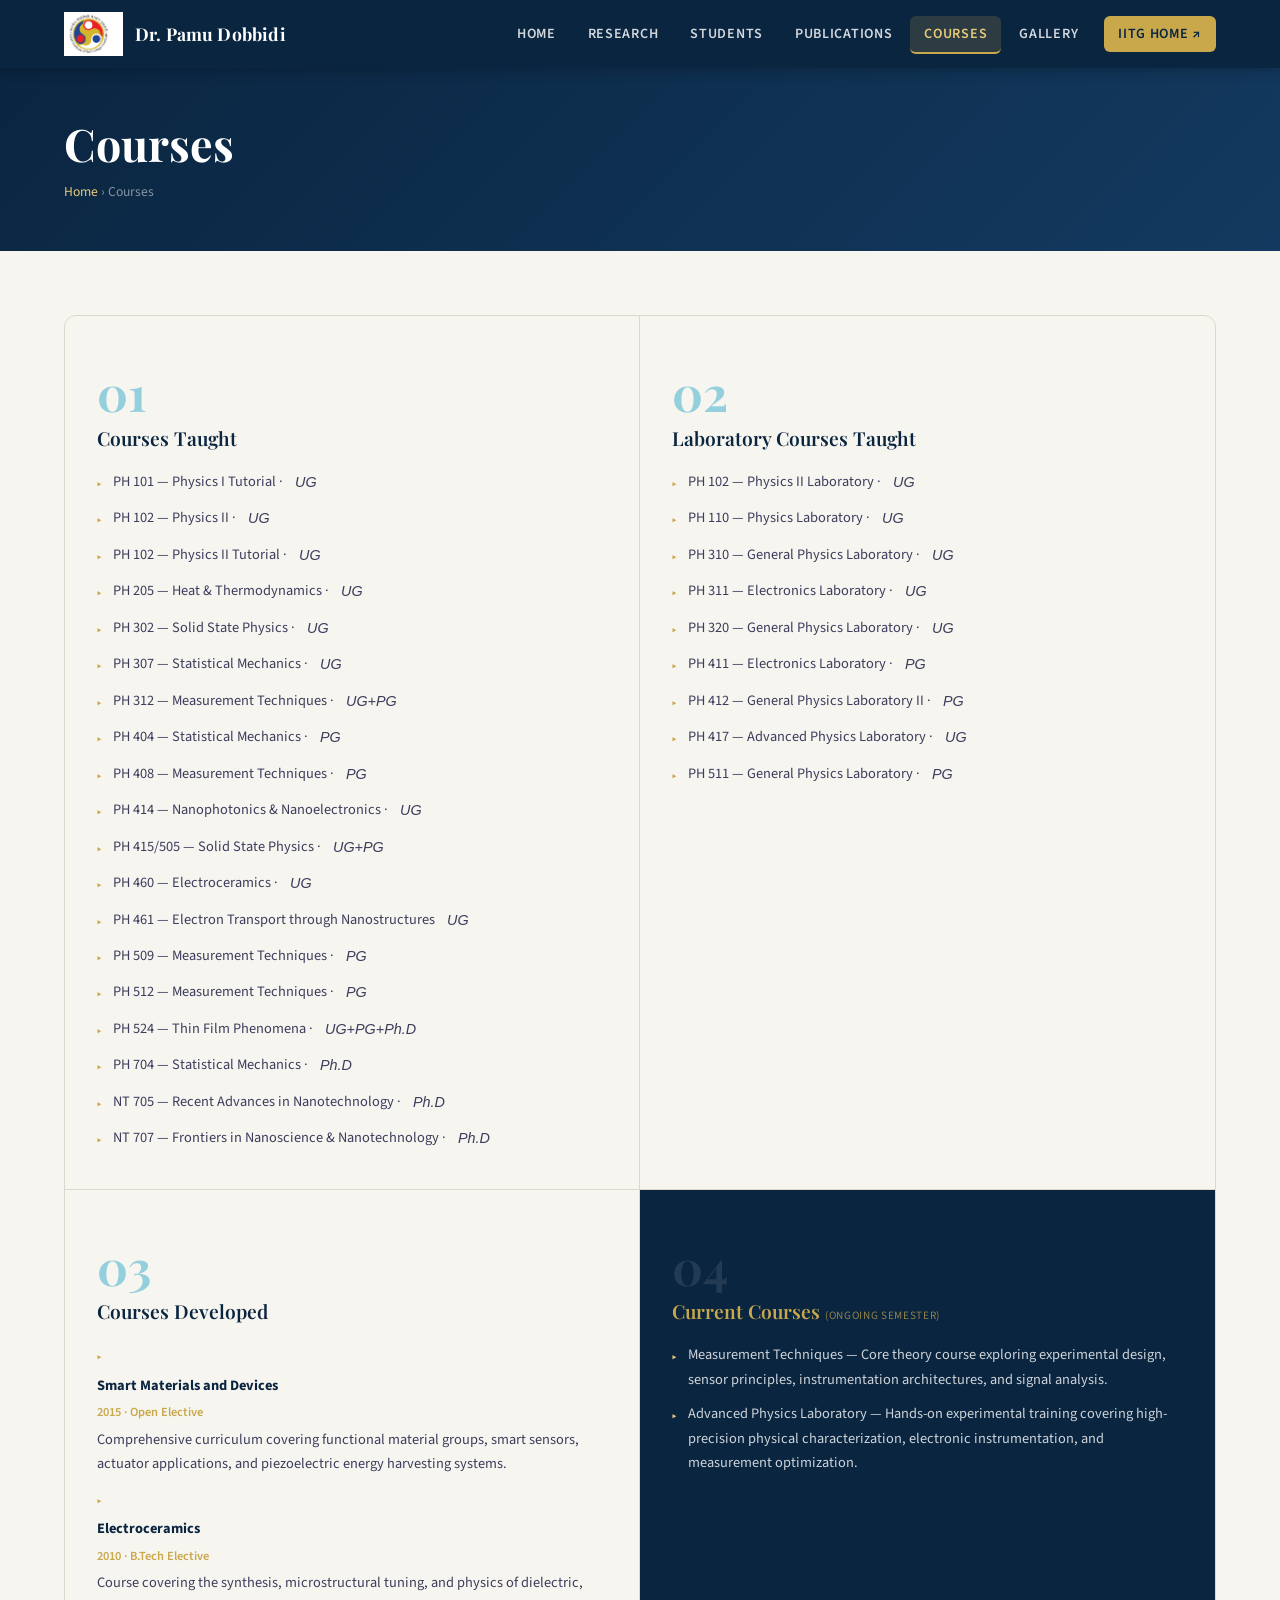
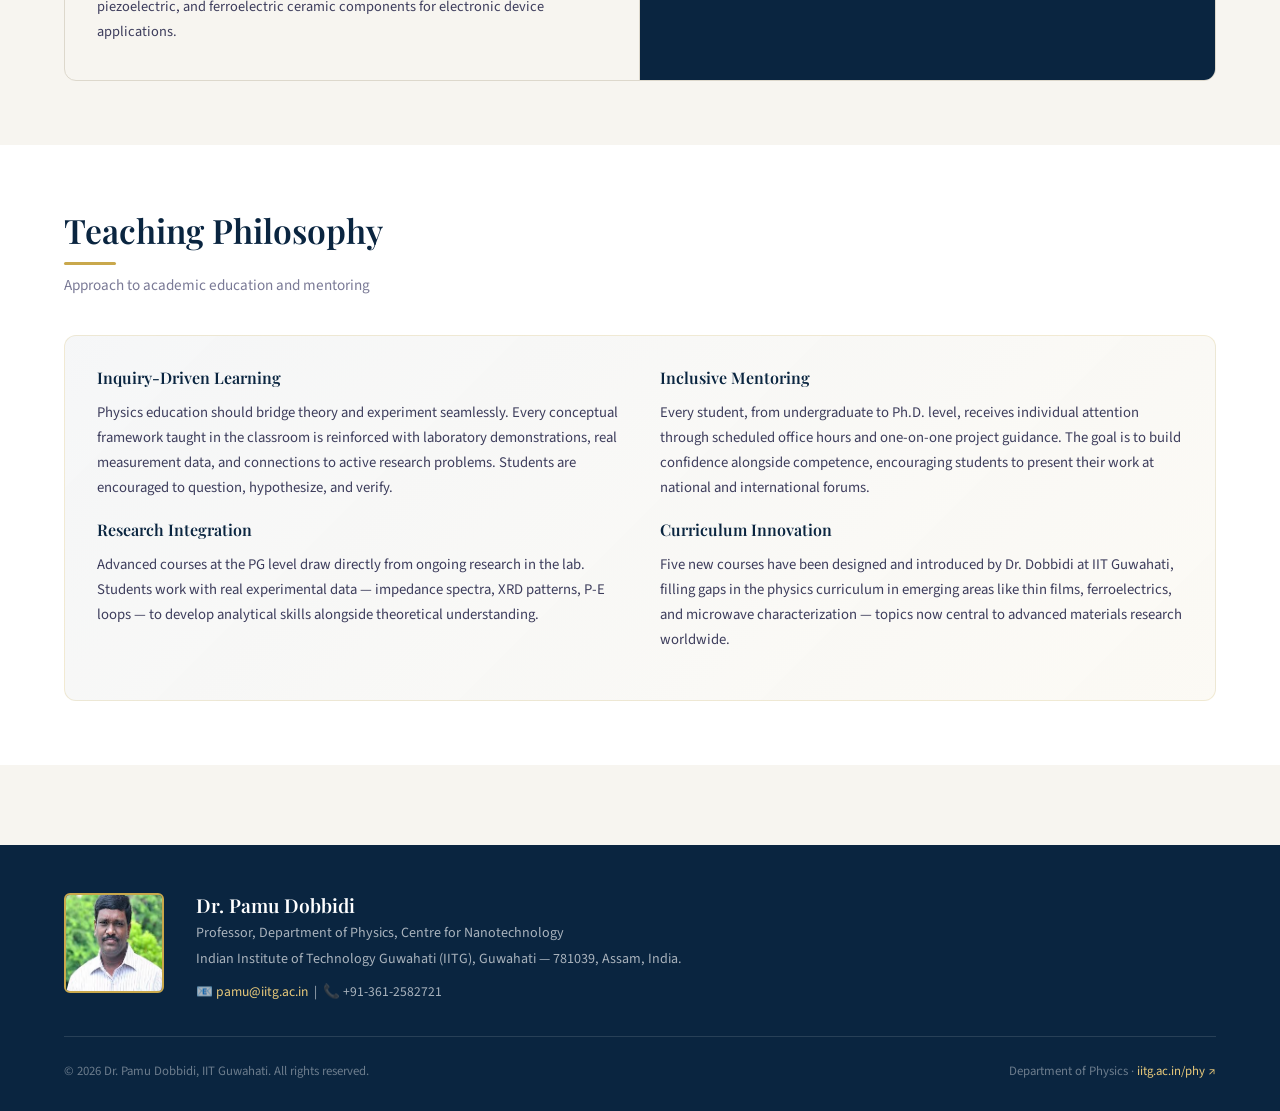
==== commit aeaf2fca: "Done" ====
--- a/courses.html
+++ b/courses.html
@@ -1,5 +1,6 @@
 <!DOCTYPE html>
 <html lang="en">
+
 <head>
   <meta charset="UTF-8" />
   <meta name="viewport" content="width=device-width, initial-scale=1.0" />
@@ -10,6 +11,7 @@
   <link rel="icon" type="image/png" sizes="16x16" href="Images/favicon-16x16.png" />
   <link rel="apple-touch-icon" sizes="180x180" href="Images/apple-touch-icon.pngs" />
 </head>
+
 <body>
 
   <!-- ═══ DESKTOP NAVBAR ═══ -->
@@ -69,69 +71,83 @@
       <div class="quadrant-grid">
 
         <!-- Q1: Courses Taught -->
-
         <div class="quadrant">
           <div class="quadrant-num">01</div>
           <h3>Courses Taught</h3>
           <div class="course-list">
-            <div class="course-item">PH 101 — Physics I Tutorial</div>
-            <div class="course-item">PH 102 — Physics II Tutorial</div>
-            <div class="course-item">PH 205 — Heat &amp; Thermodynamics</div>
-            <div class="course-item">PH 302 — Solid State Physics</div>
-            <div class="course-item">PH 307 — Statistical Mechanics</div>
-            <div class="course-item">PH 312 — Measurement Techniques</div>
-            <div class="course-item">PH 404 — Statistical Mechanics</div>
-            <div class="course-item">PH 408 — Measurement Techniques</div>
-            <div class="course-item">PH 414 — Nanophotonics &amp; Nanoelectronics</div>
-            <div class="course-item">PH 415/505 — Solid State Physics</div>
-            <div class="course-item">PH 460 — Electroceramics</div>
-            <div class="course-item">PH 461 — Electron Transport through Nanostructures</div>
-            <div class="course-item">PH 509 — Measurement Techniques</div>
-            <div class="course-item">PH 512 — Measurement Techniques</div>
-            <div class="course-item">PH 524 — Thin Film Phenomena</div>
-            <div class="course-item">PH 704 — Statistical Mechanics</div>
-            <div class="course-item">NT 705 — Recent Advances in Nanotechnology</div>
-            <div class="course-item">NT 707 — Frontiers in Nanoscience &amp; Nanotechnology</div>
+            <div class="course-item">PH 101 — Physics I Tutorial · <em>UG</em></div>
+            <div class="course-item">PH 102 — Physics II · <em>UG</em></div>
+            <div class="course-item">PH 102 — Physics II Tutorial · <em>UG</em></div>
+            <div class="course-item">PH 205 — Heat &amp; Thermodynamics · <em>UG</em></div>
+            <div class="course-item">PH 302 — Solid State Physics · <em>UG</em></div>
+            <div class="course-item">PH 307 — Statistical Mechanics · <em>UG</em></div>
+            <div class="course-item">PH 312 — Measurement Techniques · <em>UG+PG</em></div>
+            <div class="course-item">PH 404 — Statistical Mechanics · <em>PG</em></div>
+            <div class="course-item">PH 408 — Measurement Techniques · <em>PG</em></div>
+            <div class="course-item">PH 414 — Nanophotonics &amp; Nanoelectronics · <em>UG</em></div>
+            <div class="course-item">PH 415/505 — Solid State Physics · <em>UG+PG</em></div>
+            <div class="course-item">PH 460 — Electroceramics · <em>UG</em></div>
+            <div class="course-item">PH 461 — Electron Transport through Nanostructures<em>UG</em></div>
+            <div class="course-item">PH 509 — Measurement Techniques · <em>PG</em></div>
+            <div class="course-item">PH 512 — Measurement Techniques · <em>PG</em></div>
+            <div class="course-item">PH 524 — Thin Film Phenomena · <em>UG+PG+Ph.D</em></div>
+            <div class="course-item">PH 704 — Statistical Mechanics · <em>Ph.D</em></div>
+            <div class="course-item">NT 705 — Recent Advances in Nanotechnology · <em>Ph.D</em></div>
+            <div class="course-item">NT 707 — Frontiers in Nanoscience &amp; Nanotechnology · <em>Ph.D</em></div>
           </div>
         </div>
 
         <!-- Q2: Lab Courses -->
-
         <div class="quadrant">
           <div class="quadrant-num">02</div>
-          <h3>Lab Courses</h3>
-          <div class="course-list">
-            <div class="course-item">PH 102 — Physics II Laboratory</div>
-            <div class="course-item">PH 110 — Physics Laboratory</div>
-            <div class="course-item">PH 310 — General Physics Laboratory</div>
-            <div class="course-item">PH 311 — Electronics Laboratory</div>
-            <div class="course-item">PH 320 — General Physics Laboratory</div>
-            <div class="course-item">PH 411 — Electronics Laboratory</div>
-            <div class="course-item">PH 412 — General Physics Laboratory II</div>
-            <div class="course-item">PH 417 — Advanced Physics Laboratory</div>
-            <div class="course-item">PH 511 — General Physics Laboratory</div>
+          <h3>Laboratory Courses Taught</h3>
+          <div class="course-list">
+            <div class="course-item">PH 102 — Physics II Laboratory · <em>UG</em></div>
+            <div class="course-item">PH 110 — Physics Laboratory · <em>UG</em></div>
+            <div class="course-item">PH 310 — General Physics Laboratory · <em>UG</em></div>
+            <div class="course-item">PH 311 — Electronics Laboratory · <em>UG</em></div>
+            <div class="course-item">PH 320 — General Physics Laboratory · <em>UG</em></div>
+            <div class="course-item">PH 411 — Electronics Laboratory · <em>PG</em></div>
+            <div class="course-item">PH 412 — General Physics Laboratory II · <em>PG</em></div>
+            <div class="course-item">PH 417 — Advanced Physics Laboratory · <em>UG</em></div>
+            <div class="course-item">PH 511 — General Physics Laboratory · <em>PG</em></div>
           </div>
         </div>
 
         <!-- Q3: Courses Developed -->
-
         <div class="quadrant">
           <div class="quadrant-num">03</div>
           <h3>Courses Developed</h3>
           <div class="course-list">
-            <div class="course-item">Smart Materials and Devices: Developed comprehensive curriculum covering functional material groups, smart sensors, and actuator applications.</div>
-            <div class="course-item">Electroceramics: Designed course covering the synthesis, microstructural tuning, and physics of dielectric, piezoelectric, and ferroelectric ceramic components.</div>
-          </div>
-        </div>
-
+
+            <div class="course-item" style="flex-direction: column; align-items: flex-start; gap: 4px;">
+              <strong style="color: var(--iitg-blue);">Smart Materials and Devices</strong>
+              <span style="font-size:0.78rem; color: var(--accent-gold); font-weight:600;">2015 · Open Elective</span>
+              <span>Comprehensive curriculum covering functional material groups, smart sensors, actuator applications,
+                and piezoelectric energy harvesting systems.</span>
+            </div>
+
+            <div class="course-item" style="flex-direction: column; align-items: flex-start; gap: 4px;">
+              <strong style="color: var(--iitg-blue);">Electroceramics</strong>
+              <span style="font-size:0.78rem; color: var(--accent-gold); font-weight:600;">2010 · B.Tech Elective</span>
+              <span>Course covering the synthesis, microstructural tuning, and physics of dielectric, piezoelectric, and
+                ferroelectric ceramic components for electronic device applications.</span>
+            </div>
+
+          </div>
+        </div>
         <!-- Q4: Current Courses (highlighted) -->
 
         <div class="quadrant current-q">
           <div class="quadrant-num">04</div>
-          <h3>Current Courses <span style="font-family:var(--font-body);font-size:0.7rem;font-weight:400;letter-spacing:0.06em;text-transform:uppercase;opacity:0.7;">(Ongoing Semester)</span></h3>
-          <div class="course-list">
-            <div class="course-item">Measurement Techniques — Core theory course exploring experimental design, sensor principles, instrumentation architectures, and signal analysis.</div>
-            <div class="course-item">Advanced Physics Laboratory — Hands-on experimental training covering high-precision physical characterization, electronic instrumentation, and measurement optimization.</div>
+          <h3>Current Courses <span
+              style="font-family:var(--font-body);font-size:0.7rem;font-weight:400;letter-spacing:0.06em;text-transform:uppercase;opacity:0.7;">(Ongoing
+              Semester)</span></h3>
+          <div class="course-list">
+            <div class="course-item">Measurement Techniques — Core theory course exploring experimental design, sensor
+              principles, instrumentation architectures, and signal analysis.</div>
+            <div class="course-item">Advanced Physics Laboratory — Hands-on experimental training covering
+              high-precision physical characterization, electronic instrumentation, and measurement optimization.</div>
           </div>
         </div>
 
@@ -148,15 +164,24 @@
         <div class="two-col">
           <div>
             <h4 style="color:var(--iitg-blue); margin-bottom:12px;">Inquiry-Driven Learning</h4>
-            <p style="font-size:0.92rem;">Physics education should bridge theory and experiment seamlessly. Every conceptual framework taught in the classroom is reinforced with laboratory demonstrations, real measurement data, and connections to active research problems. Students are encouraged to question, hypothesize, and verify.</p>
+            <p style="font-size:0.92rem;">Physics education should bridge theory and experiment seamlessly. Every
+              conceptual framework taught in the classroom is reinforced with laboratory demonstrations, real
+              measurement data, and connections to active research problems. Students are encouraged to question,
+              hypothesize, and verify.</p>
             <h4 style="color:var(--iitg-blue); margin-bottom:12px; margin-top:20px;">Research Integration</h4>
-            <p style="font-size:0.92rem;">Advanced courses at the PG level draw directly from ongoing research in the lab. Students work with real experimental data — impedance spectra, XRD patterns, P-E loops — to develop analytical skills alongside theoretical understanding.</p>
+            <p style="font-size:0.92rem;">Advanced courses at the PG level draw directly from ongoing research in the
+              lab. Students work with real experimental data — impedance spectra, XRD patterns, P-E loops — to develop
+              analytical skills alongside theoretical understanding.</p>
           </div>
           <div>
             <h4 style="color:var(--iitg-blue); margin-bottom:12px;">Inclusive Mentoring</h4>
-            <p style="font-size:0.92rem;">Every student, from undergraduate to Ph.D. level, receives individual attention through scheduled office hours and one-on-one project guidance. The goal is to build confidence alongside competence, encouraging students to present their work at national and international forums.</p>
+            <p style="font-size:0.92rem;">Every student, from undergraduate to Ph.D. level, receives individual
+              attention through scheduled office hours and one-on-one project guidance. The goal is to build confidence
+              alongside competence, encouraging students to present their work at national and international forums.</p>
             <h4 style="color:var(--iitg-blue); margin-bottom:12px; margin-top:20px;">Curriculum Innovation</h4>
-            <p style="font-size:0.92rem;">Five new courses have been designed and introduced by Dr. Dobbidi at IIT Guwahati, filling gaps in the physics curriculum in emerging areas like thin films, ferroelectrics, and microwave characterization — topics now central to advanced materials research worldwide.</p>
+            <p style="font-size:0.92rem;">Five new courses have been designed and introduced by Dr. Dobbidi at IIT
+              Guwahati, filling gaps in the physics curriculum in emerging areas like thin films, ferroelectrics, and
+              microwave characterization — topics now central to advanced materials research worldwide.</p>
           </div>
         </div>
       </div>
@@ -171,7 +196,7 @@
         <div class="footer-info">
           <h3>Dr. Pamu Dobbidi</h3>
           <p>Professor, Department of Physics, Centre for Nanotechnology <br />
-          Indian Institute of Technology Guwahati (IITG), Guwahati — 781039, Assam, India.</p>
+            Indian Institute of Technology Guwahati (IITG), Guwahati — 781039, Assam, India.</p>
           <p class="contact-line">
             📧 <a href="mailto:pamu@iitg.ac.in">pamu@iitg.ac.in</a> &nbsp;|&nbsp; 📞 +91-361-2582721
           </p>
@@ -179,19 +204,21 @@
       </div>
       <div class="footer-bottom">
         <span>© 2026 Dr. Pamu Dobbidi, IIT Guwahati. All rights reserved.</span>
-        <span>Department of Physics · <a href="https://www.iitg.ac.in/phy/" target="_blank" style="color:var(--accent-gold-lt);">iitg.ac.in/phy ↗</a></span>
+        <span>Department of Physics · <a href="https://www.iitg.ac.in/phy/" target="_blank"
+            style="color:var(--accent-gold-lt);">iitg.ac.in/phy ↗</a></span>
       </div>
     </div>
   </footer>
   <script>
     const hamburger = document.getElementById('hamburgerBtn');
-    const drawer    = document.getElementById('sideDrawer');
-    const overlay   = document.getElementById('drawerOverlay');
-    const closeBtn  = document.getElementById('drawerClose');
-    hamburger.addEventListener('click', () => { drawer.classList.add('is-open'); overlay.classList.add('is-open'); document.body.style.overflow='hidden'; });
-    function close(){ drawer.classList.remove('is-open'); overlay.classList.remove('is-open'); document.body.style.overflow=''; }
+    const drawer = document.getElementById('sideDrawer');
+    const overlay = document.getElementById('drawerOverlay');
+    const closeBtn = document.getElementById('drawerClose');
+    hamburger.addEventListener('click', () => { drawer.classList.add('is-open'); overlay.classList.add('is-open'); document.body.style.overflow = 'hidden'; });
+    function close() { drawer.classList.remove('is-open'); overlay.classList.remove('is-open'); document.body.style.overflow = ''; }
     closeBtn.addEventListener('click', close);
     overlay.addEventListener('click', close);
   </script>
 </body>
+
 </html>
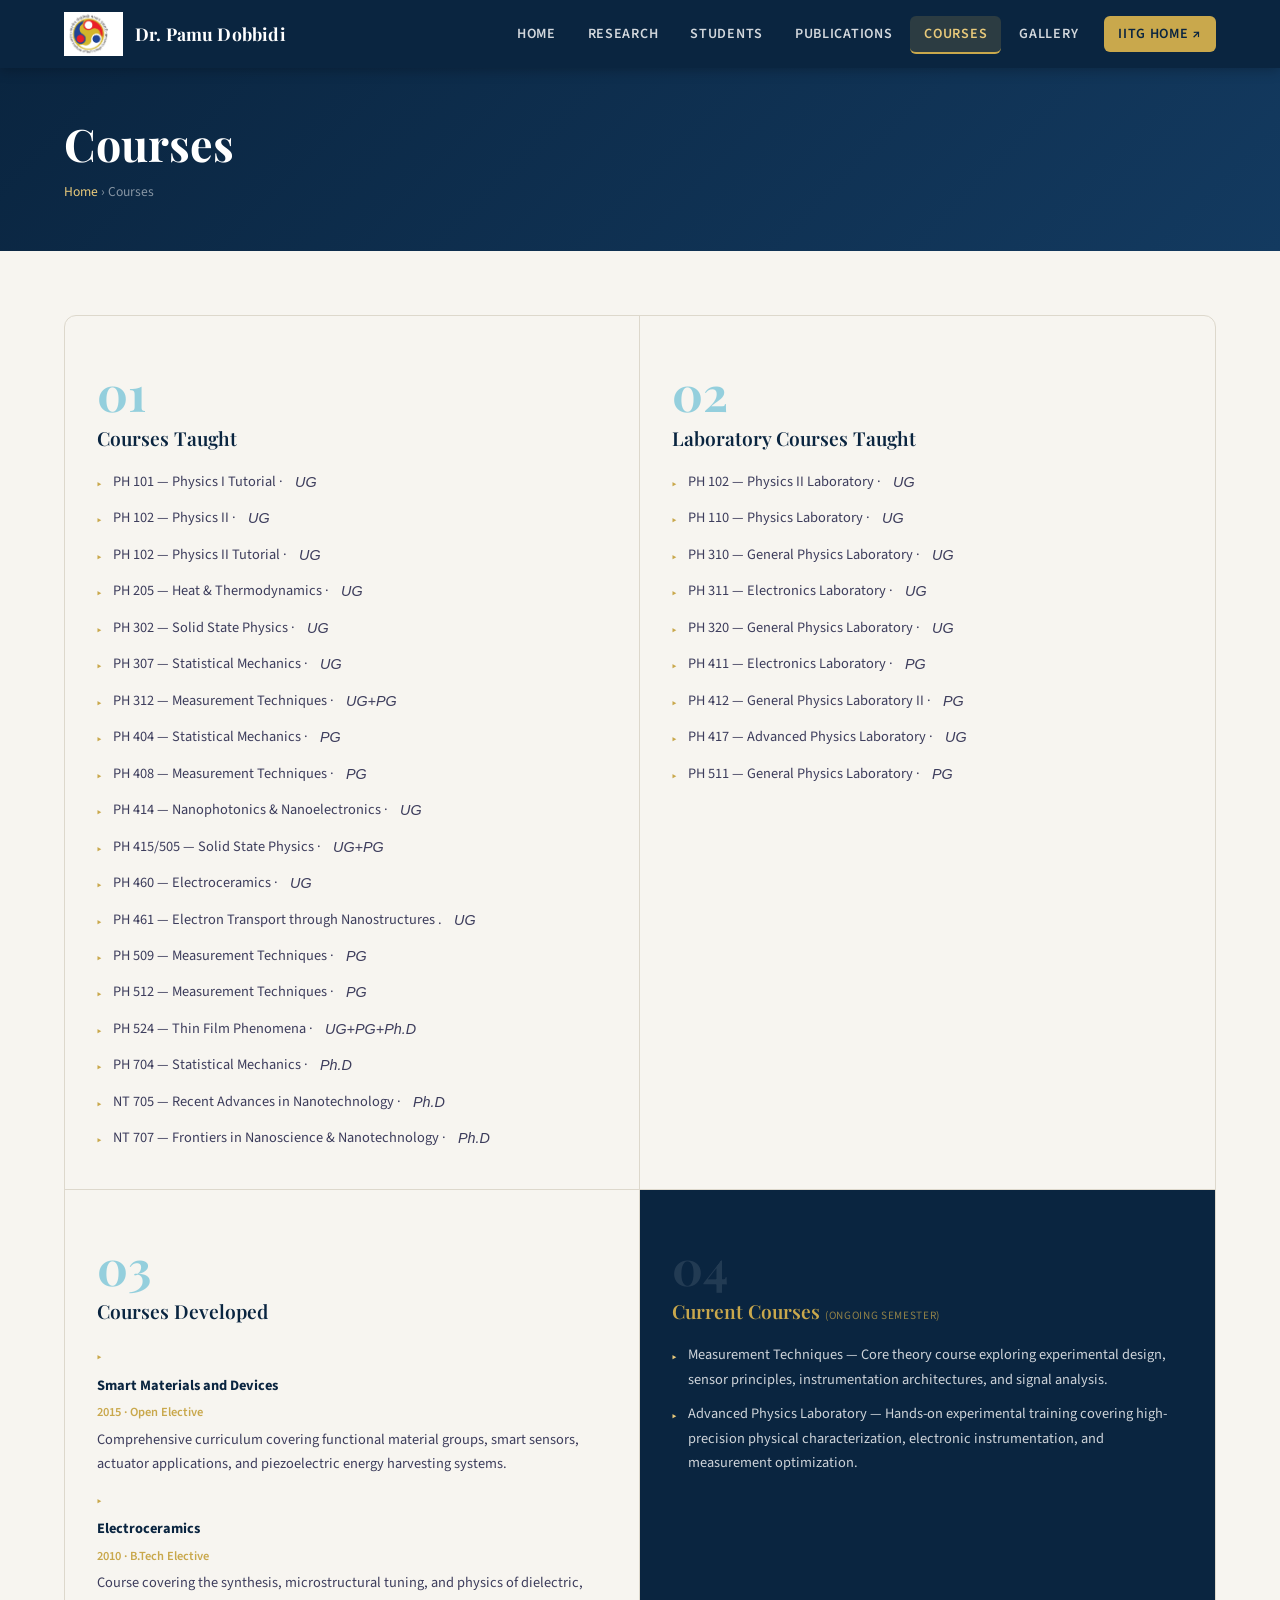
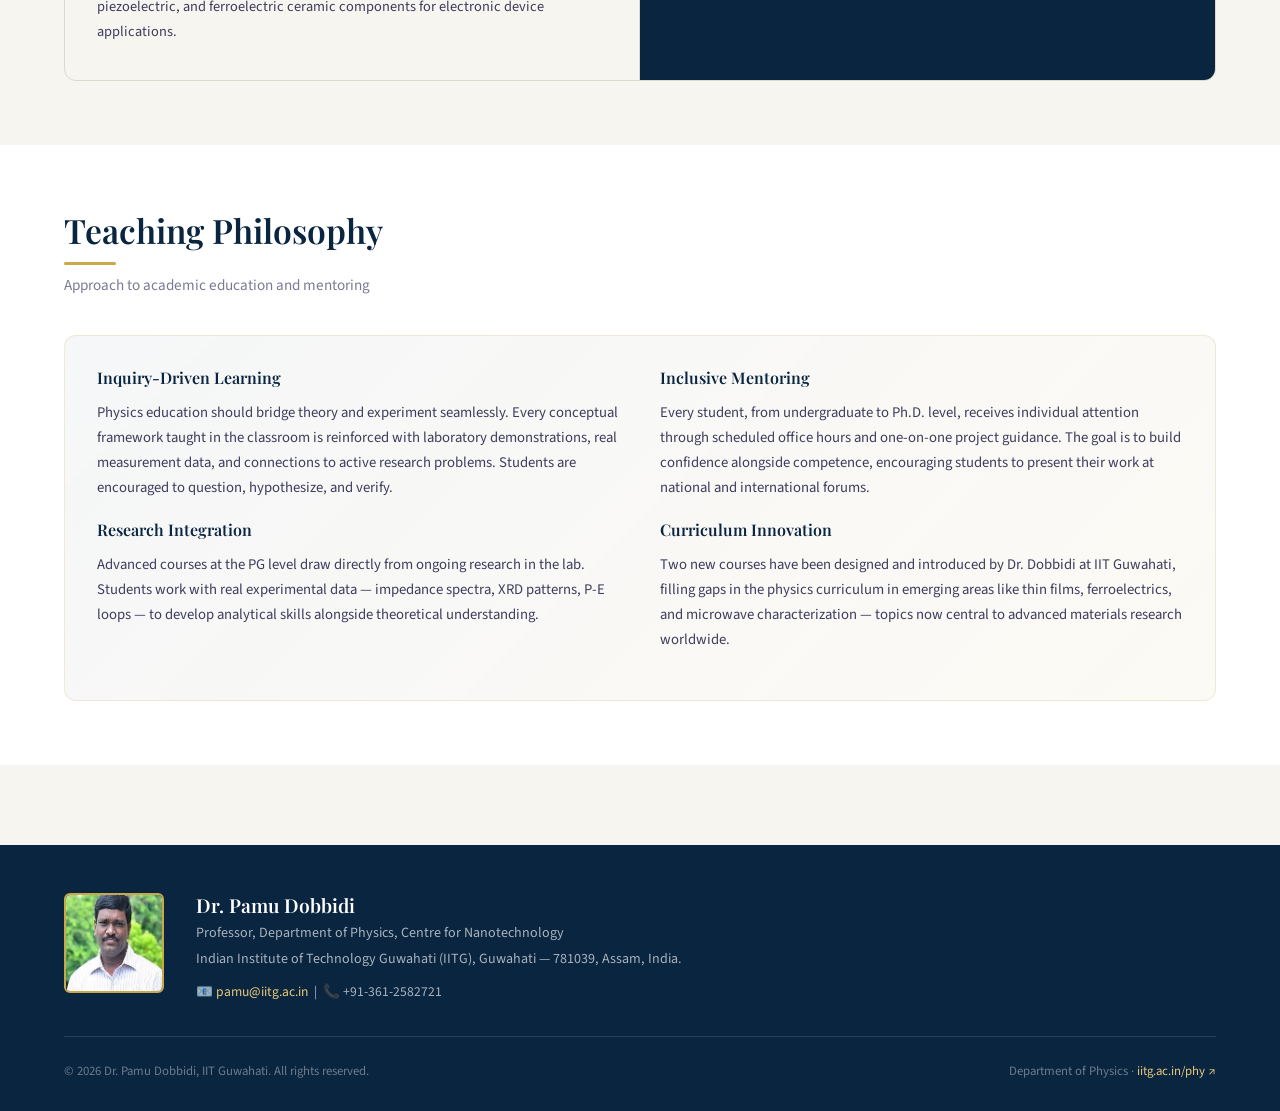
==== commit 4e8899a2: "Done" ====
--- a/courses.html
+++ b/courses.html
@@ -9,7 +9,7 @@
   <link rel="icon" type="image/x-icon" href="Images/favicon.ico" />
   <link rel="icon" type="image/png" sizes="32x32" href="Images/favicon-32x32.png" />
   <link rel="icon" type="image/png" sizes="16x16" href="Images/favicon-16x16.png" />
-  <link rel="apple-touch-icon" sizes="180x180" href="Images/apple-touch-icon.pngs" />
+  <link rel="apple-touch-icon" sizes="180x180" href="Images/apple-touch-icon.png" />
 </head>
 
 <body>
@@ -87,7 +87,7 @@
             <div class="course-item">PH 414 — Nanophotonics &amp; Nanoelectronics · <em>UG</em></div>
             <div class="course-item">PH 415/505 — Solid State Physics · <em>UG+PG</em></div>
             <div class="course-item">PH 460 — Electroceramics · <em>UG</em></div>
-            <div class="course-item">PH 461 — Electron Transport through Nanostructures<em>UG</em></div>
+            <div class="course-item">PH 461 — Electron Transport through Nanostructures . <em>UG</em></div>
             <div class="course-item">PH 509 — Measurement Techniques · <em>PG</em></div>
             <div class="course-item">PH 512 — Measurement Techniques · <em>PG</em></div>
             <div class="course-item">PH 524 — Thin Film Phenomena · <em>UG+PG+Ph.D</em></div>
@@ -179,7 +179,7 @@
               attention through scheduled office hours and one-on-one project guidance. The goal is to build confidence
               alongside competence, encouraging students to present their work at national and international forums.</p>
             <h4 style="color:var(--iitg-blue); margin-bottom:12px; margin-top:20px;">Curriculum Innovation</h4>
-            <p style="font-size:0.92rem;">Five new courses have been designed and introduced by Dr. Dobbidi at IIT
+            <p style="font-size:0.92rem;">Two new courses have been designed and introduced by Dr. Dobbidi at IIT
               Guwahati, filling gaps in the physics curriculum in emerging areas like thin films, ferroelectrics, and
               microwave characterization — topics now central to advanced materials research worldwide.</p>
           </div>
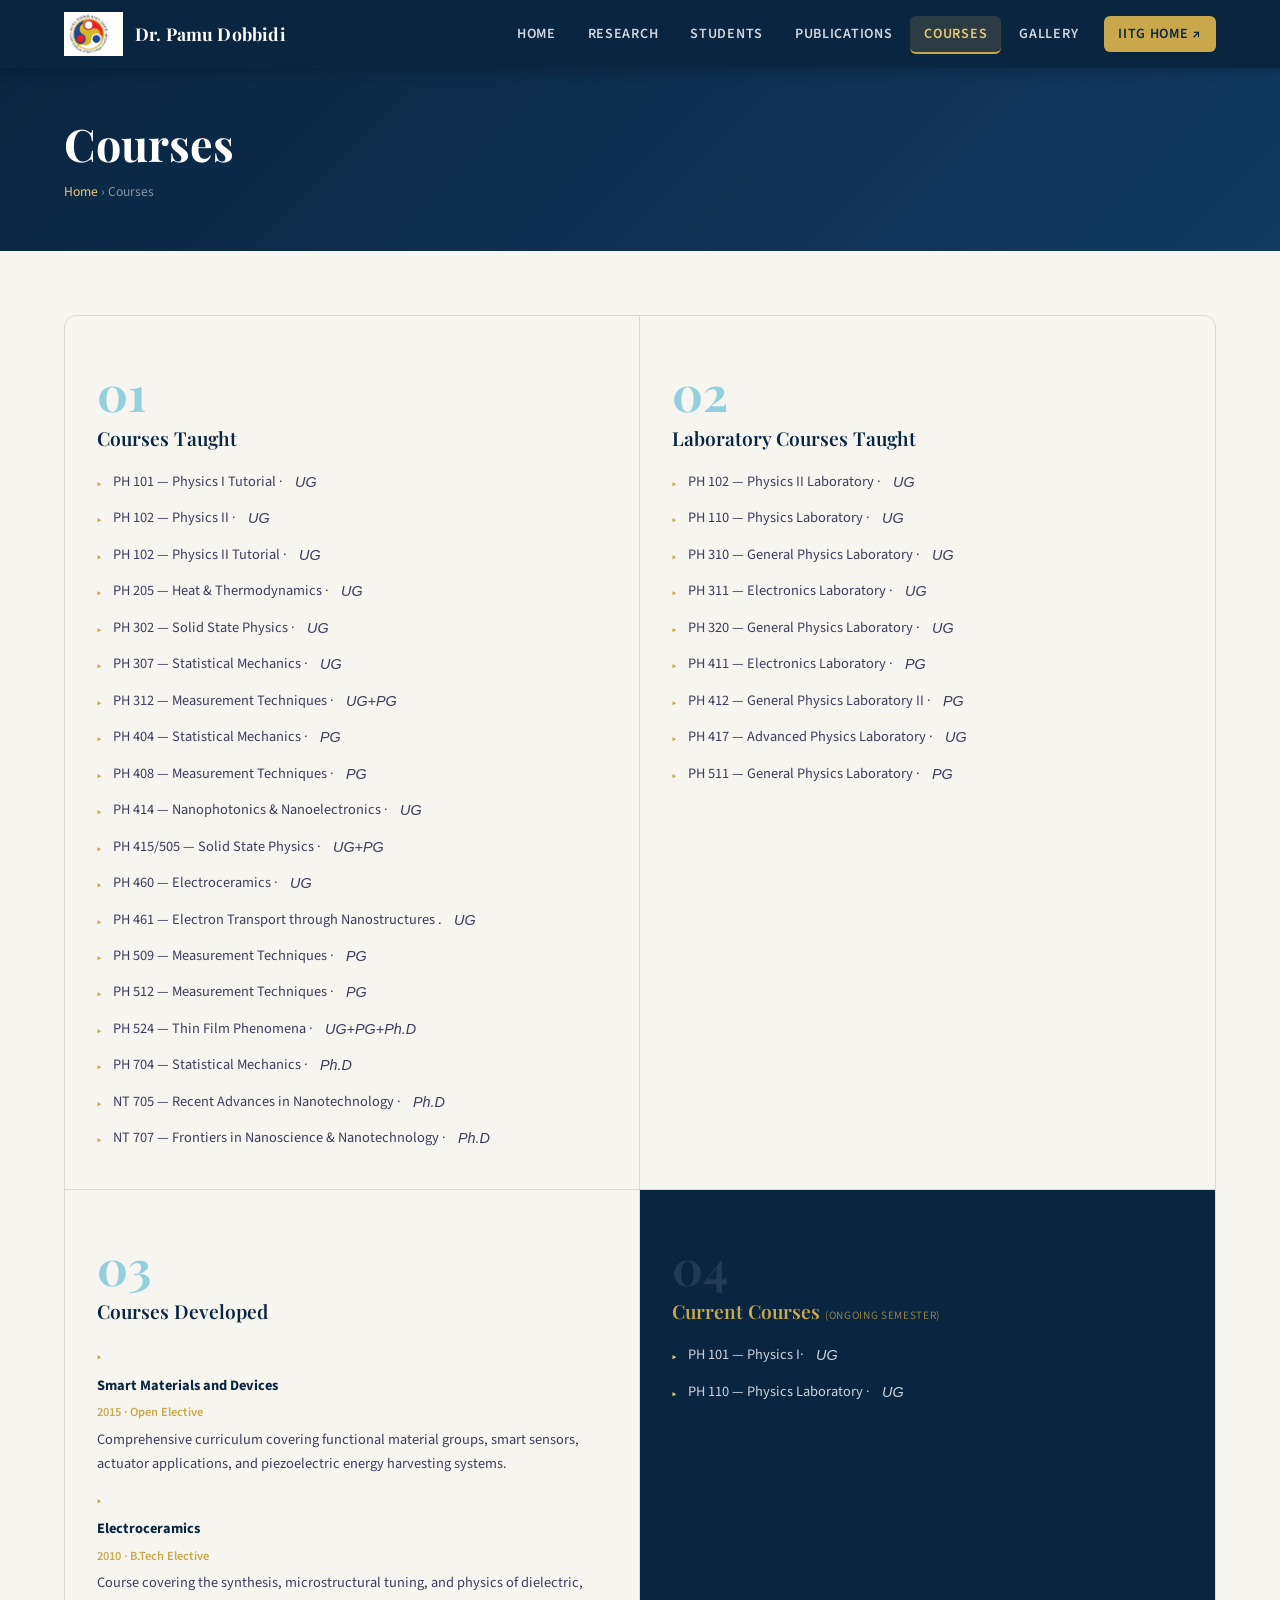
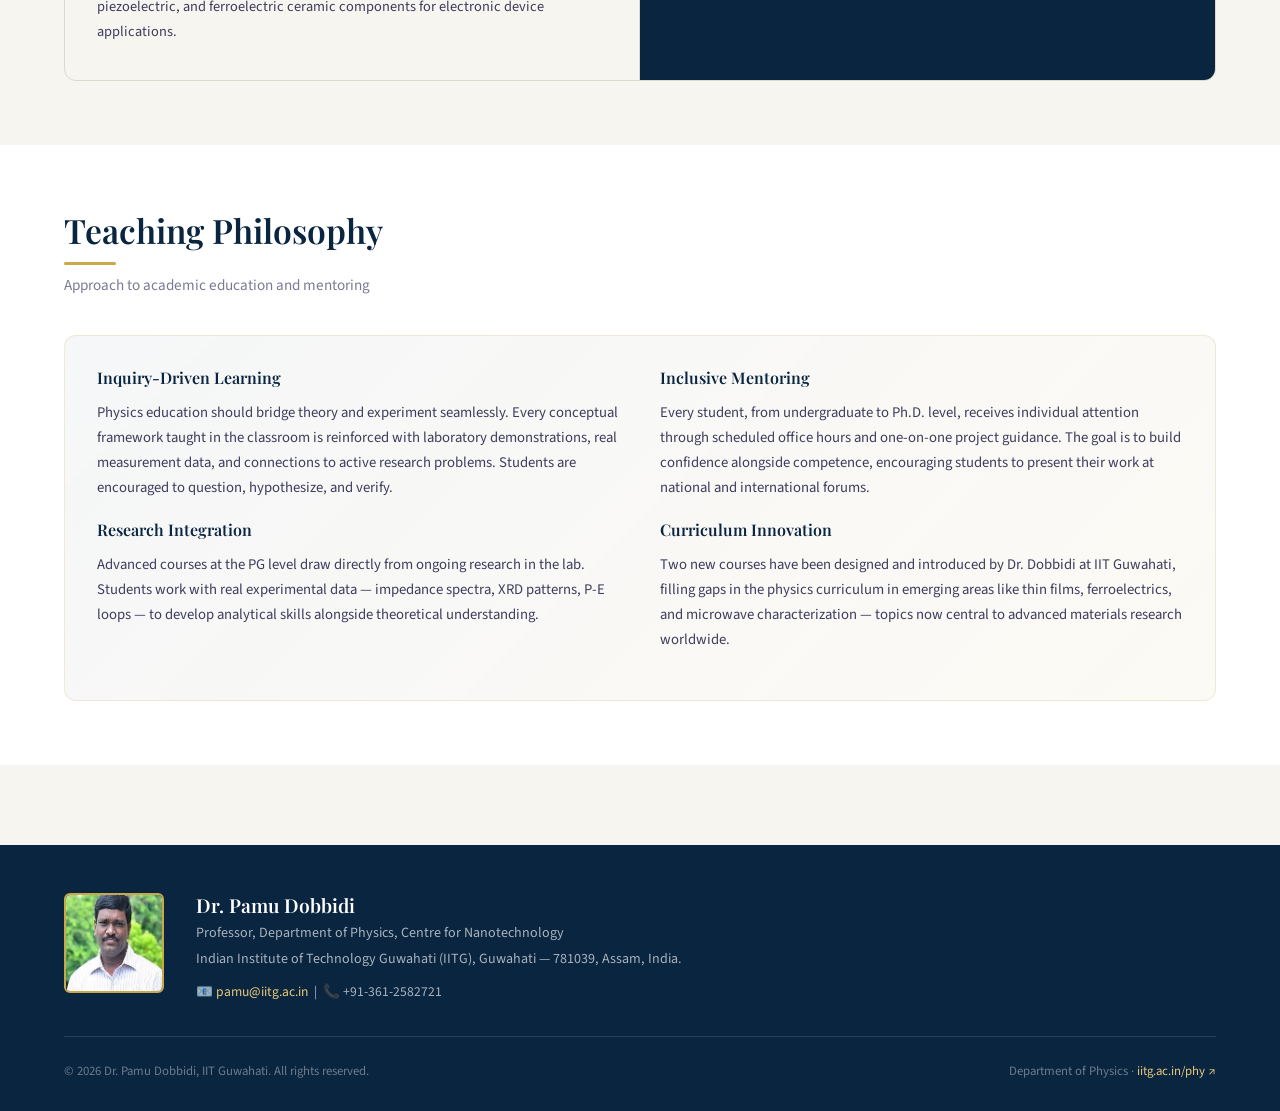
==== commit 23f926f0: "Updated" ====
--- a/courses.html
+++ b/courses.html
@@ -144,10 +144,8 @@
               style="font-family:var(--font-body);font-size:0.7rem;font-weight:400;letter-spacing:0.06em;text-transform:uppercase;opacity:0.7;">(Ongoing
               Semester)</span></h3>
           <div class="course-list">
-            <div class="course-item">Measurement Techniques — Core theory course exploring experimental design, sensor
-              principles, instrumentation architectures, and signal analysis.</div>
-            <div class="course-item">Advanced Physics Laboratory — Hands-on experimental training covering
-              high-precision physical characterization, electronic instrumentation, and measurement optimization.</div>
+            <div class="course-item">PH 101 — Physics I· <em>UG</em></div>
+            <div class="course-item">PH 110 — Physics Laboratory · <em>UG</em></div>
           </div>
         </div>
 
